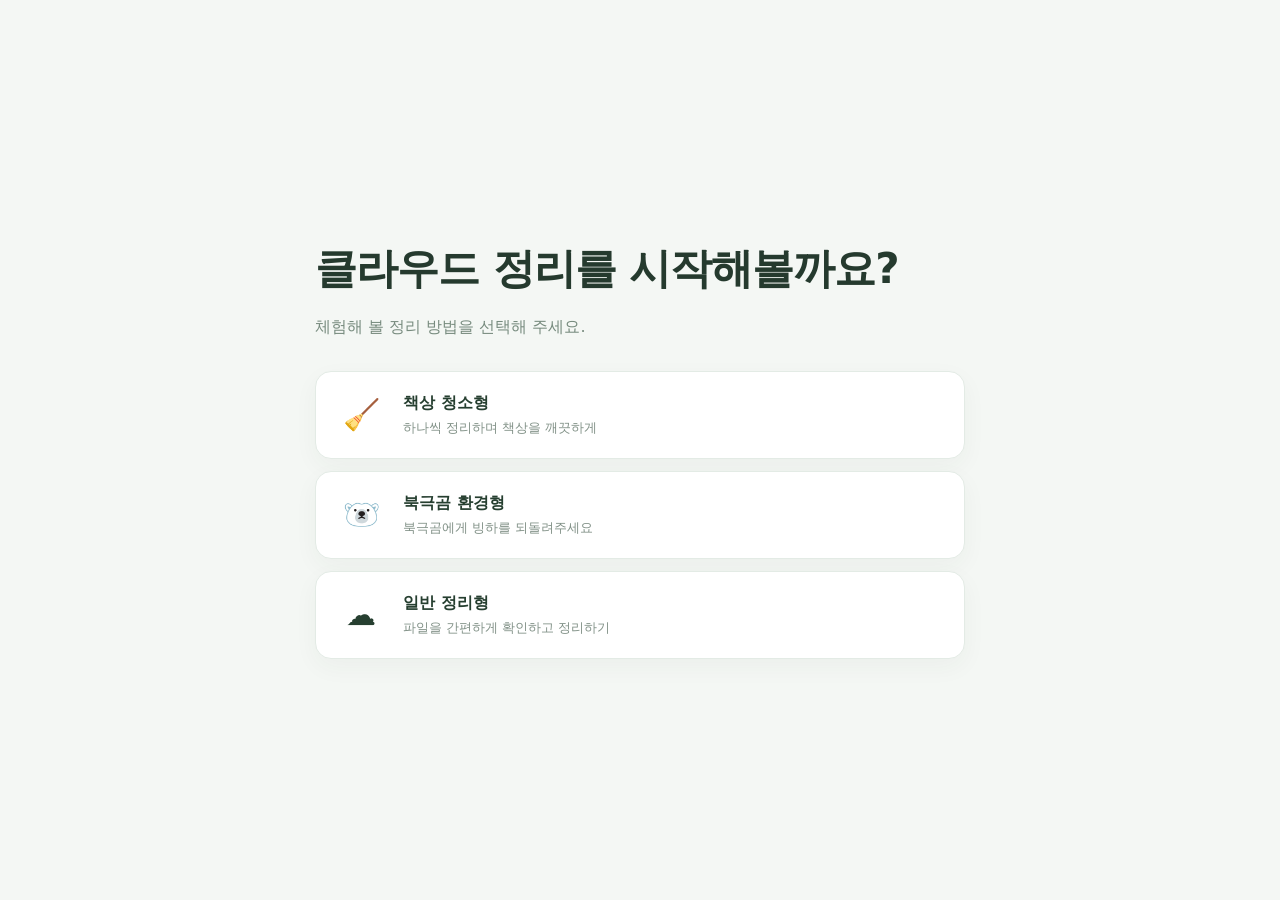
==== index.html @ 00b91770 "Add files via upload" ====
<!doctype html><html lang="ko"><head><meta charset="utf-8"><meta name="viewport" content="width=device-width,initial-scale=1"><title>클라우드 정리</title><style>*{box-sizing:border-box}body{font-family:system-ui,sans-serif;background:#f4f7f4;color:#253a2e;margin:0;display:grid;place-items:center;min-height:100vh;padding:24px}.wrap{width:min(650px,100%)}h1{font-size:clamp(28px,5vw,42px);letter-spacing:-1px;margin:0 0 10px}p{color:#778b7e;line-height:1.7;margin-bottom:30px}.links{display:grid;gap:12px}a{display:flex;align-items:center;gap:18px;text-decoration:none;color:#263f30;background:white;border:1px solid #e3ebe5;border-radius:16px;padding:21px;box-shadow:0 8px 25px #24432c0b;font-weight:700}a:hover{border-color:#8bb99b;transform:translateY(-2px)}.icon{font-size:30px;width:48px;text-align:center}.small{display:block;font-size:13px;font-weight:400;color:#819187;margin-top:5px}</style></head><body><main class="wrap"><h1>클라우드 정리를 시작해볼까요?</h1><p>체험해 볼 정리 방법을 선택해 주세요.</p><div class="links"><a href="./책상_청소형_GitHub용/"><span class="icon">🧹</span><span>책상 청소형<span class="small">하나씩 정리하며 책상을 깨끗하게</span></span></a><a href="./북극곰_환경형_GitHub용/"><span class="icon">🐻‍❄️</span><span>북극곰 환경형<span class="small">북극곰에게 빙하를 되돌려주세요</span></span></a><a href="./일반_정리형_GitHub용/"><span class="icon">☁️</span><span>일반 정리형<span class="small">파일을 간편하게 확인하고 정리하기</span></span></a></div></main></body></html>
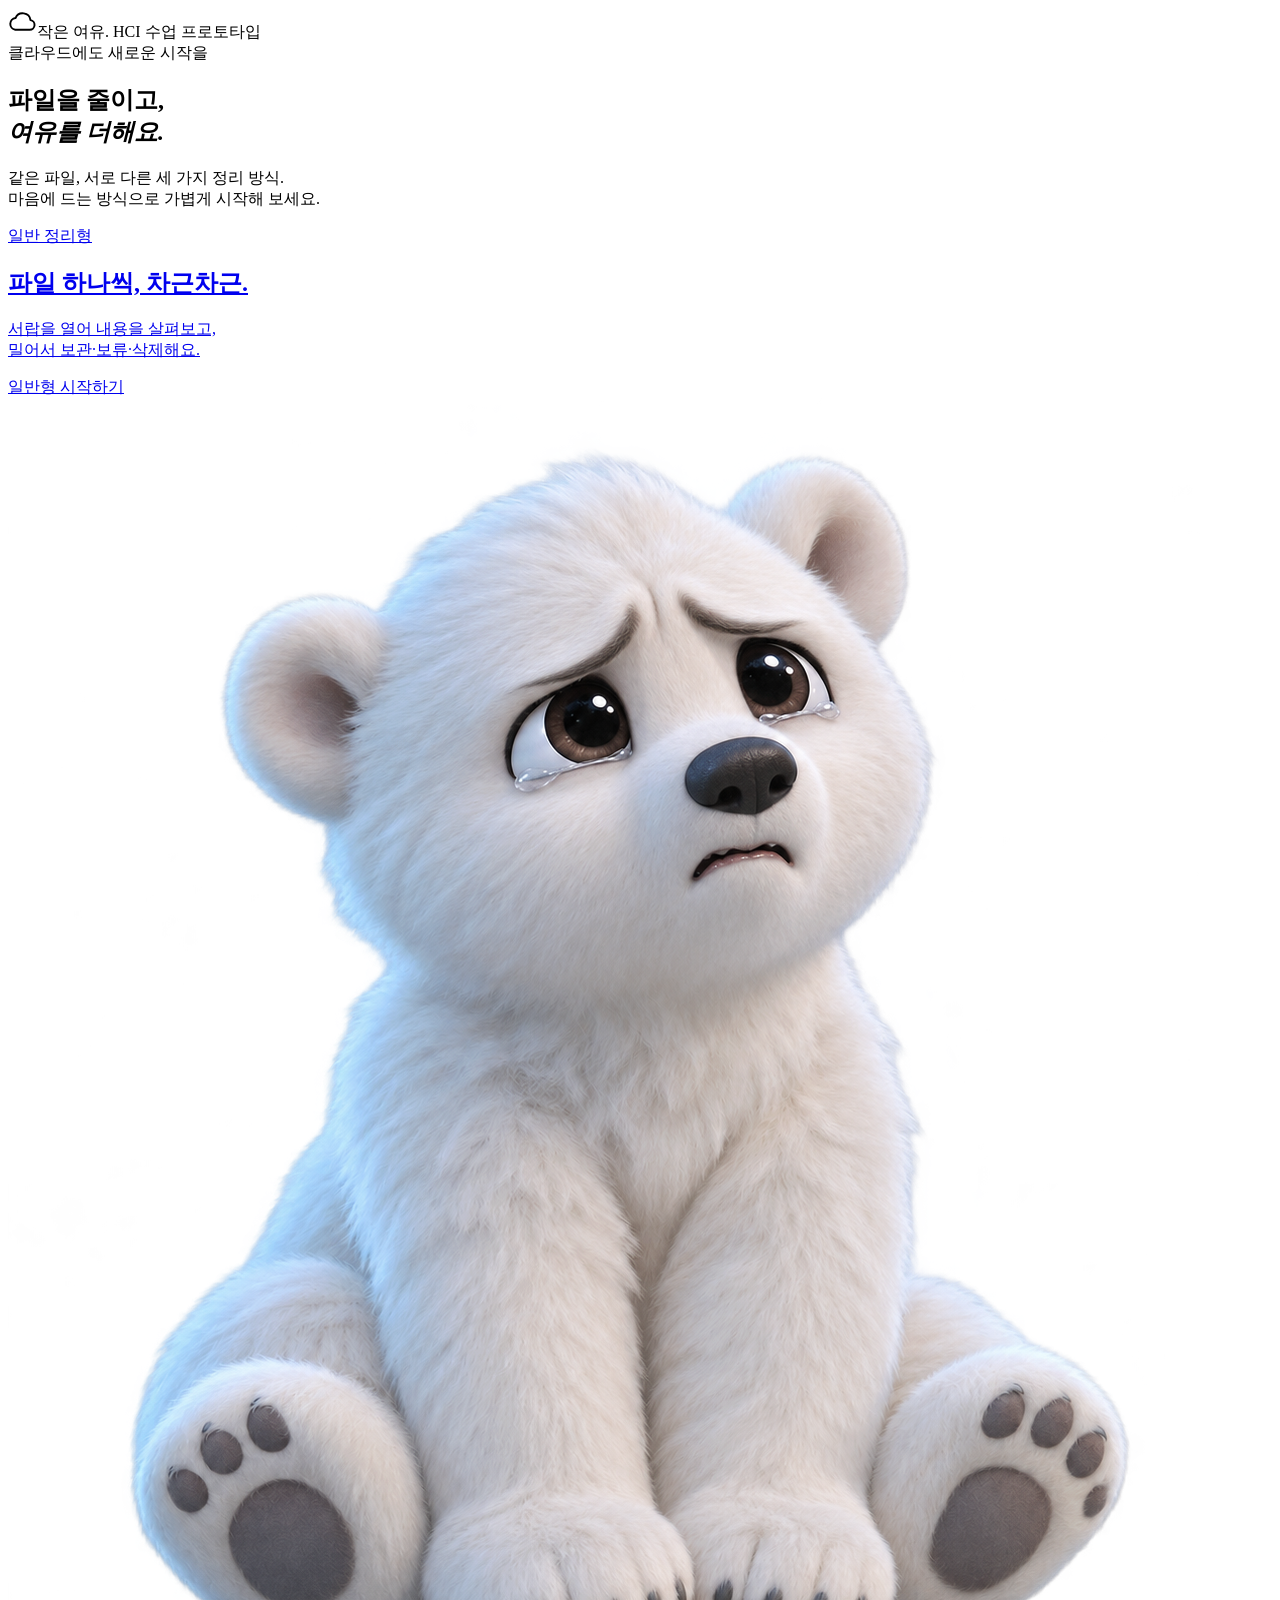
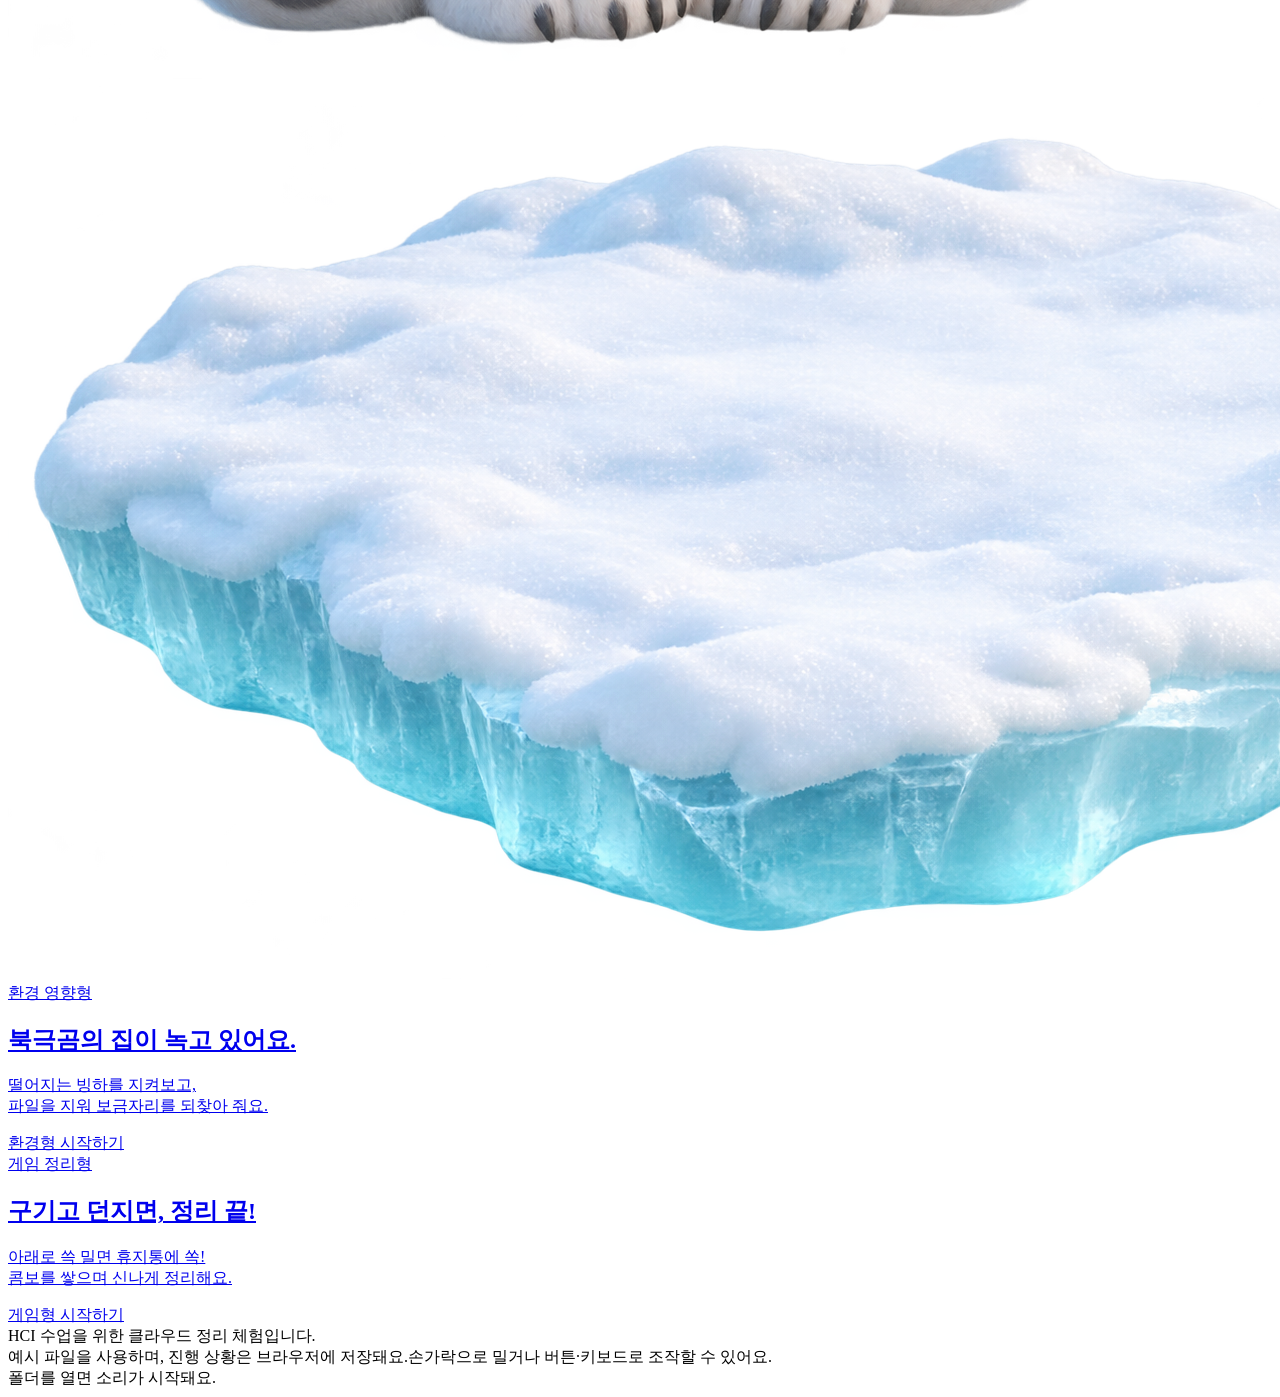
==== commit 854aca87: "Add files via upload" ====
--- a/index.html
+++ b/index.html
@@ -1 +1,49 @@
-<!doctype html><html lang="ko"><head><meta charset="utf-8"><meta name="viewport" content="width=device-width,initial-scale=1"><title>클라우드 정리</title><style>*{box-sizing:border-box}body{font-family:system-ui,sans-serif;background:#f4f7f4;color:#253a2e;margin:0;display:grid;place-items:center;min-height:100vh;padding:24px}.wrap{width:min(650px,100%)}h1{font-size:clamp(28px,5vw,42px);letter-spacing:-1px;margin:0 0 10px}p{color:#778b7e;line-height:1.7;margin-bottom:30px}.links{display:grid;gap:12px}a{display:flex;align-items:center;gap:18px;text-decoration:none;color:#263f30;background:white;border:1px solid #e3ebe5;border-radius:16px;padding:21px;box-shadow:0 8px 25px #24432c0b;font-weight:700}a:hover{border-color:#8bb99b;transform:translateY(-2px)}.icon{font-size:30px;width:48px;text-align:center}.small{display:block;font-size:13px;font-weight:400;color:#819187;margin-top:5px}</style></head><body><main class="wrap"><h1>클라우드 정리를 시작해볼까요?</h1><p>체험해 볼 정리 방법을 선택해 주세요.</p><div class="links"><a href="./책상_청소형_GitHub용/"><span class="icon">🧹</span><span>책상 청소형<span class="small">하나씩 정리하며 책상을 깨끗하게</span></span></a><a href="./북극곰_환경형_GitHub용/"><span class="icon">🐻‍❄️</span><span>북극곰 환경형<span class="small">북극곰에게 빙하를 되돌려주세요</span></span></a><a href="./일반_정리형_GitHub용/"><span class="icon">☁️</span><span>일반 정리형<span class="small">파일을 간편하게 확인하고 정리하기</span></span></a></div></main></body></html>
+<!doctype html>
+<html lang="ko">
+<head>
+  <meta charset="utf-8">
+  <meta name="viewport" content="width=device-width, initial-scale=1">
+  <meta name="theme-color" content="#e8eae5">
+  <title>작은 여유 · 클라우드 정리 프로토타입</title>
+  <meta name="description" content="클라우드 정리를 위한 일반형, 환경형, 게임형 모바일 HCI 프로토타입입니다.">
+  <link rel="stylesheet" href="./shared/style.css?v=12">
+  <link rel="stylesheet" href="./shared/play.css?v=12">
+</head>
+<body class="lab-body">
+  <main class="prototype-lab">
+    <header class="lab-header">
+      <span class="wordmark"><svg class="icon" width="29" height="29" viewBox="0 0 24 24" fill="none" stroke="currentColor" stroke-width="1.6" stroke-linejoin="round"><path d="M6 18h12a4 4 0 0 0 .6-7.95A6.5 6.5 0 0 0 6.2 8.3 4.9 4.9 0 0 0 6 18Z"/></svg>작은 여유<span class="brand-period">.</span></span>
+      <span class="lab-tag">HCI 수업 프로토타입</span>
+    </header>
+    <section class="lab-title">
+      <div class="eyebrow">클라우드에도 새로운 시작을</div>
+      <h1>파일을 줄이고,<br><em>여유를 더해요.</em></h1>
+      <p>같은 파일, 서로 다른 세 가지 정리 방식.<br>마음에 드는 방식으로 가볍게 시작해 보세요.</p>
+    </section>
+    <nav class="prototype-options" aria-label="정리 방식 선택">
+      <a class="prototype-option" href="./일반_정리형_GitHub용/index.html">
+        <div class="option-scene" aria-hidden="true"><div class="mini-cabinet"><i></i><i></i><i></i><i></i></div></div>
+        <span class="option-label">일반 정리형</span>
+        <h2>파일 하나씩, 차근차근.</h2>
+        <p>서랍을 열어 내용을 살펴보고,<br>밀어서 보관·보류·삭제해요.</p>
+        <span class="option-open">일반형 시작하기</span>
+      </a>
+      <a class="prototype-option" href="./북극곰_환경형_GitHub용/index.html">
+        <div class="option-scene mini-polar" aria-hidden="true"><img src="./북극곰_환경형_GitHub용/bear-anime-sad.png" alt=""><img src="./북극곰_환경형_GitHub용/ice-anime.png" alt=""></div>
+        <span class="option-label">환경 영향형</span>
+        <h2>북극곰의 집이 녹고 있어요.</h2>
+        <p>떨어지는 빙하를 지켜보고,<br>파일을 지워 보금자리를 되찾아 줘요.</p>
+        <span class="option-open">환경형 시작하기</span>
+      </a>
+      <a class="prototype-option" href="./책상_청소형_GitHub용/index.html">
+        <div class="option-scene mini-game" aria-hidden="true"><div class="mini-folders"><i></i><i></i><i></i></div></div>
+        <span class="option-label">게임 정리형</span>
+        <h2>구기고 던지면, 정리 끝!</h2>
+        <p>아래로 쓱 밀면 휴지통에 쏙!<br>콤보를 쌓으며 신나게 정리해요.</p>
+        <span class="option-open">게임형 시작하기</span>
+      </a>
+    </nav>
+    <footer class="lab-footer"><span>HCI 수업을 위한 클라우드 정리 체험입니다.<br>예시 파일을 사용하며, 진행 상황은 브라우저에 저장돼요.</span><span class="keyboard-note">손가락으로 밀거나 버튼·키보드로 조작할 수 있어요.<br>폴더를 열면 소리가 시작돼요.</span></footer>
+  </main>
+</body>
+</html>
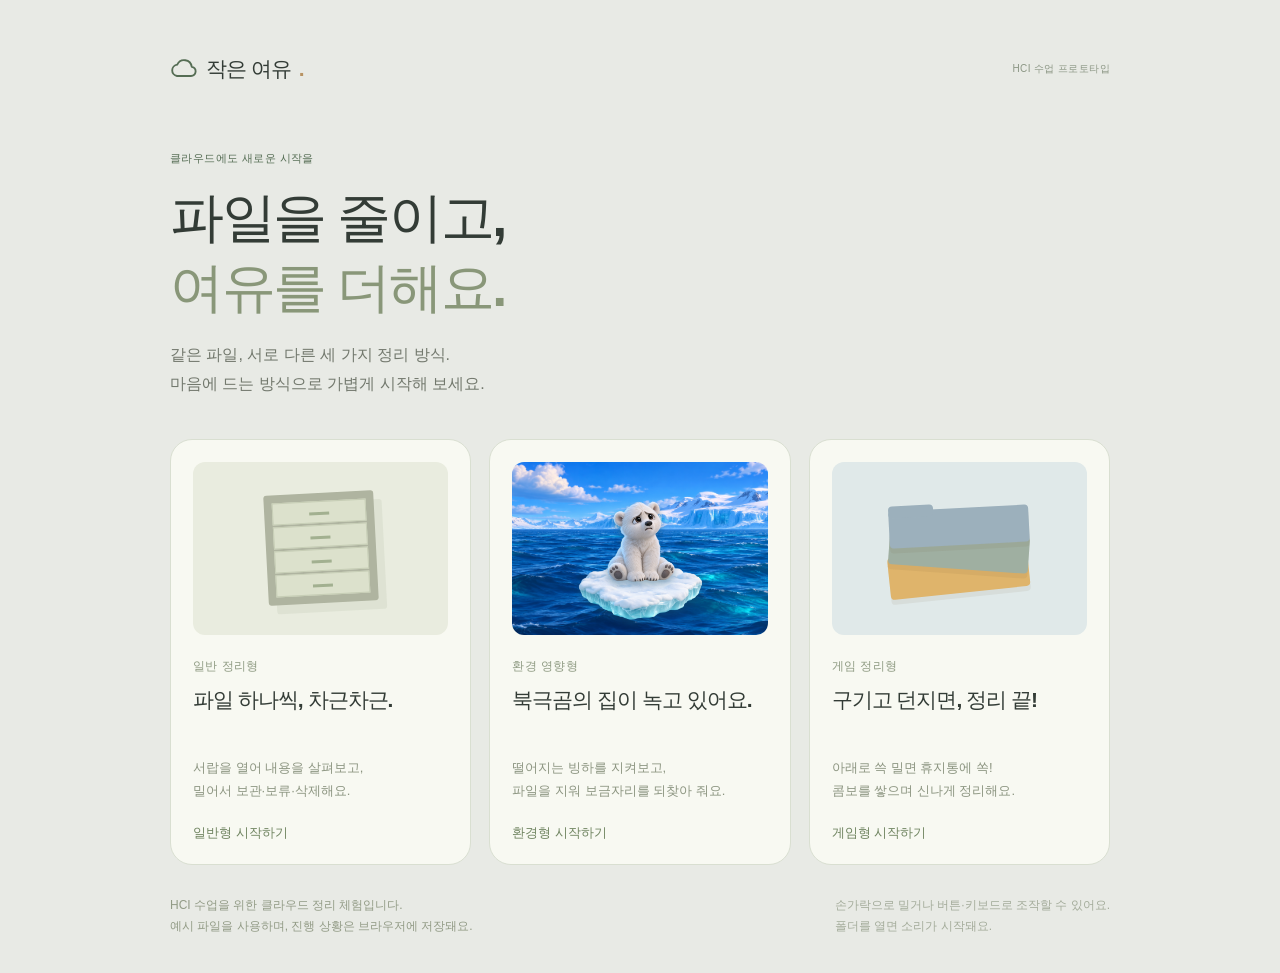
==== commit c27bd589: "Add files via upload" ====
--- a/index.html
+++ b/index.html
@@ -2,12 +2,12 @@
 <html lang="ko">
 <head>
   <meta charset="utf-8">
-  <meta name="viewport" content="width=device-width, initial-scale=1">
+  <meta name="viewport" content="width=device-width, initial-scale=1, viewport-fit=cover">
   <meta name="theme-color" content="#e8eae5">
   <title>작은 여유 · 클라우드 정리 프로토타입</title>
   <meta name="description" content="클라우드 정리를 위한 일반형, 환경형, 게임형 모바일 HCI 프로토타입입니다.">
-  <link rel="stylesheet" href="./shared/style.css?v=12">
-  <link rel="stylesheet" href="./shared/play.css?v=12">
+  <link rel="stylesheet" href="./assets/css/base.css?v=14">
+  <link rel="stylesheet" href="./assets/css/themes.css?v=14">
 </head>
 <body class="lab-body">
   <main class="prototype-lab">
@@ -21,21 +21,21 @@
       <p>같은 파일, 서로 다른 세 가지 정리 방식.<br>마음에 드는 방식으로 가볍게 시작해 보세요.</p>
     </section>
     <nav class="prototype-options" aria-label="정리 방식 선택">
-      <a class="prototype-option" href="./일반_정리형_GitHub용/index.html">
+      <a class="prototype-option" href="./prototypes/basic.html">
         <div class="option-scene" aria-hidden="true"><div class="mini-cabinet"><i></i><i></i><i></i><i></i></div></div>
         <span class="option-label">일반 정리형</span>
         <h2>파일 하나씩, 차근차근.</h2>
         <p>서랍을 열어 내용을 살펴보고,<br>밀어서 보관·보류·삭제해요.</p>
         <span class="option-open">일반형 시작하기</span>
       </a>
-      <a class="prototype-option" href="./북극곰_환경형_GitHub용/index.html">
-        <div class="option-scene mini-polar" aria-hidden="true"><img src="./북극곰_환경형_GitHub용/bear-anime-sad.png" alt=""><img src="./북극곰_환경형_GitHub용/ice-anime.png" alt=""></div>
+      <a class="prototype-option" href="./prototypes/climate.html">
+        <div class="option-scene mini-polar" aria-hidden="true"><img src="./assets/images/polar-bear-sad.png" alt=""><img src="./assets/images/ice.png" alt=""></div>
         <span class="option-label">환경 영향형</span>
         <h2>북극곰의 집이 녹고 있어요.</h2>
         <p>떨어지는 빙하를 지켜보고,<br>파일을 지워 보금자리를 되찾아 줘요.</p>
         <span class="option-open">환경형 시작하기</span>
       </a>
-      <a class="prototype-option" href="./책상_청소형_GitHub용/index.html">
+      <a class="prototype-option" href="./prototypes/game.html">
         <div class="option-scene mini-game" aria-hidden="true"><div class="mini-folders"><i></i><i></i><i></i></div></div>
         <span class="option-label">게임 정리형</span>
         <h2>구기고 던지면, 정리 끝!</h2>
--- a/assets/css/base.css
+++ b/assets/css/base.css
@@ -0,0 +1,25 @@
+:root{font-family:'Aptos','Segoe UI',Arial,sans-serif;color:#333c36;background:#e8eae5;font-synthesis:none;font-size:16px;font-weight:400;--text:#333c36;--muted:#73796e;--cream:#faf9f4;--accent:#556d54;--line:#e5e7dc}
+*{box-sizing:border-box}body{margin:0;min-height:100dvh}button,a,input{-webkit-tap-highlight-color:transparent}button{font:inherit;color:inherit;cursor:pointer}button:disabled{cursor:default}a{color:inherit}button:focus-visible,a:focus-visible,article:focus-visible{outline:3px solid #6a8e69;outline-offset:4px}button{touch-action:manipulation}.icon{vertical-align:middle;flex-shrink:0}.icon-button{width:42px;height:42px;padding:9px;border:0;background:transparent;border-radius:50%;display:inline-grid;place-items:center;color:#6d756b}.icon-button:hover{background:#e7eade}.icon-button .icon{width:21px;height:21px}#app{min-height:100dvh;display:grid;place-items:center;padding:28px 18px}.phone{--accent:#556d54;--soft:#e9eddf;--ink:#333c36;--wood:#bca584;position:relative;width:min(100%,428px);min-height:840px;background:var(--cream);border-radius:38px;box-shadow:0 0 0 1px #414a3b10,0 30px 85px #2d362322;overflow:hidden;isolation:isolate;display:flex;flex-direction:column}.app-header{height:81px;display:flex;align-items:center;justify-content:space-between;padding:22px 22px 12px;gap:5px;flex:none}.wordmark{display:flex;align-items:center;gap:8px;text-decoration:none;font-size:21px;font-weight:650;letter-spacing:-.9px;white-space:nowrap}.wordmark>.icon{width:28px;height:28px;color:var(--accent);stroke-width:1.6}.brand-period{color:#b89363}.header-tools{display:flex;gap:2px}.header-title{font-size:15px;font-weight:650;margin-right:auto;margin-left:4px}.home-intro{padding:23px 28px 16px}.eyebrow{font-size:11px;letter-spacing:1.65px;font-weight:700;color:var(--accent);display:flex;align-items:center;gap:5px}.eyebrow .icon{height:15px;width:15px}h1{font-family:Georgia,'Times New Roman',serif;font-size:39px;line-height:1.1;letter-spacing:-1.7px;font-weight:400;margin:15px 0 14px;color:var(--ink)}h1 em{font:inherit;color:#7a856b}p{font-size:15px;line-height:1.6;color:var(--muted);margin:0}.home-intro p{font-size:14px;line-height:1.65}.office-section{margin-top:1px;position:relative;flex:1;display:flex;flex-direction:column;justify-content:flex-end}.office{height:341px;position:relative;overflow:hidden;background:linear-gradient(180deg,#efeee4,#e9e7d9 72%);isolation:isolate}.wall-lines{position:absolute;inset:0;background:repeating-linear-gradient(0deg,transparent 0 79px,#bfbca21c 80px 81px)}.office-window{position:absolute;top:26px;left:26px;width:119px;height:140px;background:linear-gradient(#c1d1ce,#e3e8d8);border:7px solid #fbfaf0;box-shadow:0 2px 0 2px #d9d7c4,7px 10px 20px #afae8c20;overflow:hidden}.window-cross{position:absolute;inset:0;background:linear-gradient(90deg,transparent 47%,#fbfaf0 47% 53%,transparent 53%),linear-gradient(0deg,transparent 43%,#fbfaf0 43% 48%,transparent 48%)}.sun{position:absolute;width:27px;height:27px;border-radius:50%;background:#f6e5ab;left:62px;top:16px;box-shadow:0 0 25px #fff4b888}.sky-cloud{background:#f5f6ebaa;border-radius:30px;position:absolute;width:67px;height:18px;top:46px;left:-10px}.sky-cloud:before{content:'';position:absolute;left:15px;top:-11px;width:28px;height:26px;border-radius:50%;background:inherit}.sky-cloud-two{top:85px;left:63px;transform:scale(.8)}.window-hill{position:absolute;width:180px;height:70px;border-radius:50%;left:-50px;bottom:-38px;background:#afbfa5}.wall-note{position:absolute;width:127px;height:86px;background:#fbfaf1;box-shadow:1px 4px 8px #716d5114;transform:rotate(4deg);right:29px;top:42px;padding:19px 12px;text-align:center;color:#7d846d;font-family:Georgia,serif;font-size:15px}.wall-note:before{content:'';position:absolute;background:#c5c1a568;width:40px;height:13px;left:43px;top:-5px;transform:rotate(-5deg)}.wall-note span,.wall-note strong{display:block;font-weight:400}.wall-note i{width:22px;height:1px;display:block;margin:9px auto 0;background:#b5b99d}.desk-surface{position:absolute;background:linear-gradient(176deg,#d7c2a0,#cbb18b);height:105px;bottom:43px;left:-5%;width:110%;transform:perspective(500px) rotateX(18deg);border-radius:10px;box-shadow:inset 0 2px 1px #fff9da80;background-image:repeating-linear-gradient(178deg,transparent 0 15px,#9c7b4e10 16px 17px),linear-gradient(176deg,#dac4a4,#ccb28c)}.desk-edge{position:absolute;bottom:35px;left:0;width:100%;height:19px;background:linear-gradient(#bfa37e,#b49773);border-top:2px solid #e5d1ad;border-radius:0 0 6px 6px;box-shadow:0 7px 12px #a1967520}.desk-leg{width:12px;height:41px;background:#ad916a;position:absolute;bottom:0}.leg-left{left:27px}.leg-right{right:27px}.desk-lamp{position:absolute;width:70px;height:135px;right:28px;bottom:86px;transform:rotate(1deg)}.desk-lamp i{position:absolute;bottom:0;left:19px;width:44px;height:7px;background:#6d7c65;border-radius:50%}.desk-lamp b{position:absolute;left:42px;bottom:5px;width:5px;height:90px;background:#71816a;transform:rotate(-16deg);transform-origin:bottom}.desk-lamp span{position:absolute;top:12px;left:7px;width:50px;height:30px;border-radius:28px 28px 7px 7px;background:linear-gradient(100deg,#8c9c7d,#66795c);transform:rotate(17deg);box-shadow:0 2px 0 #58684e}.plant{position:absolute;left:26px;bottom:99px;width:50px;height:90px;z-index:2}.plant div{position:absolute;bottom:0;left:9px;background:linear-gradient(90deg,#bc8e6c,#d7b18e);width:32px;height:31px;clip-path:polygon(0 0,100% 0,87% 100%,13% 100%);border-radius:3px}.plant:before{content:'';position:absolute;width:2px;height:61px;background:#7f9164;bottom:18px;left:24px}.plant i{width:17px;height:28px;border-radius:0 100% 0 100%;background:linear-gradient(60deg,#7a8c60,#a0ac82);position:absolute;top:16px;left:9px;transform:rotate(-25deg)}.plant i:nth-child(2){left:24px;top:7px;transform:scaleX(-1) rotate(-12deg)}.plant i:nth-child(3){top:37px;left:10px;transform:rotate(-65deg)}.plant i:nth-child(4){top:33px;left:26px;transform:rotate(100deg)}.coffee{position:absolute;right:44px;bottom:66px;width:31px;height:34px;background:#f5f0df;border-radius:3px 3px 12px 12px;box-shadow:2px 5px 2px #9b80542b;z-index:4;transform:rotate(-5deg)}.coffee:before{content:'';position:absolute;width:11px;height:17px;border:4px solid #ede8d7;right:-10px;top:6px;border-radius:0 9px 9px 0;z-index:-1}.coffee:after{content:'';position:absolute;left:2px;top:-4px;width:27px;height:10px;background:#7b6148;border:3px solid #f3eedc;border-radius:50%}.floor-shadow{position:absolute;left:8%;bottom:0;width:84%;height:9px;border-radius:50%;background:#c0bea838;filter:blur(4px);z-index:-1}
+.cabinet{position:absolute;bottom:66px;left:87px;width:211px;padding:9px 8px 8px;background:#b8b8a5;border-radius:5px 5px 2px 2px;box-shadow:7px 9px 5px #796c4830,-1px 1px 0 #c7c7b4;transform:perspective(900px) rotateY(-4deg);z-index:3}.cabinet-top{position:absolute;top:-6px;left:-3px;width:calc(100% + 6px);height:9px;background:linear-gradient(#e6e5d3,#c5c6b2);border-radius:3px 3px 0 0;box-shadow:0 -1px 0 #f9f9ed}.drawer{position:relative;width:100%;height:40px;margin:0 0 4px;border:1px solid #a8aa97;border-top:1px solid #f8f8eb;background:linear-gradient(110deg,#e6e5d4,#d5d7c4);display:flex;align-items:center;text-align:left;padding:0 10px;box-shadow:0 2px 1px #7c806b25;border-radius:2px;transition:transform .25s,filter .25s;transform-origin:top}.drawer:hover{transform:translateY(-1px) translateX(-3px);filter:brightness(1.04)}.drawer-label{font-size:11px;font-weight:650;padding:3px 6px;border:1px solid #aeb09b;background:#f1efdc;line-height:1.2;box-shadow:0 1px 0 #ffffff70;max-width:118px}.drawer small{font-size:9px;color:#78816c;margin-left:auto}.drawer-handle{position:absolute;width:24px;height:4px;border:1px solid #969e85;border-top:0;border-radius:0 0 3px 3px;bottom:3px;left:86px}.drawer-done{filter:saturate(.4);opacity:.7}.drawer-done small{font-size:8px}.drawer>.icon{width:11px;height:11px;color:#5b7e4c;margin-left:2px}.cabinet-foot{height:4px;background:#90937e;position:absolute;bottom:-4px;left:0;right:0}.selected-folder{animation:drawer-open .55s ease-in forwards;z-index:20!important}@keyframes drawer-open{0%{transform:translate(0,0)}55%{transform:translate(-4px,14px) scaleY(1.35);filter:brightness(1.08)}100%{transform:translate(0,-55px) scale(1.25);opacity:0}}
+.scene-caption{padding:13px 0 3px;text-align:center;color:#818677;font-size:12px;display:flex;justify-content:center;align-items:center;gap:7px}.tiny-dot{width:5px;height:5px;background:#99a783;border-radius:50%}.home-bottom{padding:18px 26px 16px}.home-progress{display:flex;align-items:center;gap:17px;border-bottom:1px solid var(--line);padding-bottom:17px}.home-progress strong{font-size:21px;font-weight:550;letter-spacing:-.8px}.home-progress strong span{font-size:14px;color:#9a9e91}.home-progress small{display:block;font-size:11px;margin-top:4px;color:#818574}.space-total{text-align:right;margin-left:auto}.space-total strong{font-size:17px}.mini-progress{height:5px;width:70px;background:#e2e5d8;border-radius:9px;overflow:hidden;margin-right:auto}.mini-progress i{display:block;width:var(--progress);height:100%;background:#879b70;border-radius:9px;transition:width .3s}.held-link{width:100%;display:flex;align-items:center;justify-content:center;gap:7px;background:transparent;border:0;padding:15px 0 11px;font-size:13px;color:#737d66}.held-link .icon{width:14px;height:14px}.held-link span{display:inline-grid;place-items:center;background:#e9ecdf;min-width:21px;height:21px;border-radius:50%;font-size:11px}.demo-note{text-align:center;color:#8e9386;font-size:10px;line-height:1.5}.clear-desk{position:absolute;left:50%;bottom:80px;transform:translateX(-50%) rotate(-5deg);width:140px;height:59px;background:#faf8ea;box-shadow:0 3px 6px #81714c26;text-align:center;display:grid;place-content:center;gap:3px;color:#7c8b65}.clear-desk .icon{width:18px;height:18px;margin:auto}.clear-desk span{font-family:Georgia,serif;font-size:13px}
+/* The game uses the same desk, with a more tactile folder pile. */
+.game{--accent:#496b87;--soft:#e6eef2;--ink:#283d49;background:#f7f8f2}.game .home-intro h1 em{color:#6f8b9d}.game .wordmark>.icon{color:#547c99}.game .office{background:linear-gradient(#e7ecdf,#e1e8da)}.game .wall-note{background:#f4e9ae;color:#7b7b4c;transform:rotate(-5deg)}.game .office-window{background:linear-gradient(#b7d3d8,#e1eee0)}.game .desk-surface{background-image:repeating-linear-gradient(177deg,transparent 0 18px,#7f693112 19px 20px),linear-gradient(#d9bd8d,#d0ac75)}.game .desk-edge{background:linear-gradient(#b69361,#ad8855);border-color:#ead2a6}.folder-tower{position:absolute;bottom:70px;left:84px;width:236px;height:179px;z-index:5}.physical-folder{position:absolute;left:0;right:0;height:60px;border:0;background:transparent;padding:0;transform:rotate(var(--tilt));transition:transform .2s;filter:drop-shadow(1px 4px 2px #685c4230)}.physical-folder:hover{transform:rotate(0) translateX(8px)}.folder-0{bottom:0}.folder-1{bottom:41px;left:8px;right:-2px}.folder-2{bottom:83px;left:-5px;right:4px}.folder-3{bottom:125px;left:9px;right:-1px}.folder-face{position:absolute;inset:6px 0 0;border-radius:3px 6px 4px 4px;background:linear-gradient(170deg,#ffffff25,transparent),var(--folder-color);display:flex;align-items:center;justify-content:space-between;padding:11px 15px 6px;border-top:1px solid #ffffff88;box-shadow:inset 0 -3px 0 #33290c10}.folder-face b{font-size:12px;font-weight:650;color:#394139}.folder-face>span{font-size:9px;color:#455046;display:flex;align-items:center;gap:2px}.folder-face .icon{height:13px;width:13px}.folder-tab{position:absolute;left:3px;top:-1px;width:75px;height:20px;background:var(--folder-color);border-radius:6px 9px 0 0}.folder-papers{position:absolute;top:3px;left:10px;right:7px;height:20px;background:repeating-linear-gradient(0deg,#f8f7e9 0 2px,#c9c4b3 2px 3px);border-radius:2px;transform:rotate(-1deg)}.finished-folder{opacity:.56}.game .home-progress{border-color:#dee5df}.game .held-link span{background:#e6ecdf}.game .mini-progress i{background:#6f93a0}
+/* Environmental cues stay factual; the storage gauge uses sample bytes. */
+.climate{--accent:#9d644e;--ink:#3d403c;--soft:#f1e6de;background:#f7f6f0}.climate h1 em{color:#9c705c}.climate .home-intro{padding-bottom:16px}.climate .home-intro h1{font-size:37px}.climate .office{height:285px;background:linear-gradient(#e5e5dc,#d7d7cb)}.climate .office-window{background:linear-gradient(#b6bdb8,#d6d5bd);filter:saturate(.55)}.climate .office-window:after{content:'';position:absolute;inset:0;background:linear-gradient(transparent,#8c8a7130)}.climate .wall-note{font-size:13px;background:#eddfca;color:#886f58;padding-top:22px}.climate .sun{background:#d8b687}.climate .plant{filter:saturate(.5)}.climate .cabinet{bottom:66px;transform:scale(.87);transform-origin:bottom}.climate .office-window{height:103px;top:20px}.climate .wall-note{top:24px}.storage-panel{display:flex;align-items:center;gap:11px;text-align:left;margin:0 26px 12px;padding:14px;background:#eee6d8;border:1px solid #e4d7c7;border-radius:14px}.storage-symbol{width:36px;height:36px;background:#dfc4a5;color:#93654d;display:grid;place-items:center;border-radius:10px}.storage-symbol .icon{width:20px;height:20px}.storage-copy{flex:1}.storage-copy>span:first-child{font-size:10px;line-height:1.4;display:block;color:#916f5a}.storage-copy strong{display:flex;align-items:baseline;gap:5px;font-size:19px;font-weight:600;letter-spacing:-.5px;margin-top:3px}.storage-copy strong small{font-size:9px;letter-spacing:0;font-weight:400;color:#8c806c}.storage-copy>small{display:block;font-size:9px;color:#9c8770;margin-top:5px}.storage-panel>.icon{width:15px;height:15px;color:#b29a7d}.load-track{display:block;margin-top:8px;height:4px;background:#e0d4c2;border-radius:5px;overflow:hidden}.load-track i{display:block;height:100%;background:#ba8564;border-radius:5px;transition:width .4s}.climate .scene-caption{padding-top:9px}.climate .home-bottom{padding-top:11px}.climate .tiny-dot{background:#ad8b6c}
+/* File review. */
+.review-screen{min-height:862px}.review-screen .app-header{height:72px;padding:17px 16px 9px}.session-top{padding:14px 27px 0}.session-count{display:flex;justify-content:space-between;align-items:center;gap:8px}.session-count>span{font-size:10px;letter-spacing:1.3px;color:#8a917f;font-weight:650}.session-count strong{font-size:20px;font-weight:550;line-height:1}.session-count small{font-size:13px;color:#a0a493;font-weight:400}.session-track{height:4px;border-radius:10px;background:#e4e8dc;margin-top:13px;overflow:hidden}.session-track i{display:block;height:100%;background:#8b9f75;border-radius:inherit;transition:width .3s}.session-instruction{font-size:12px;text-align:center;padding:15px 0 9px;color:#7c8471}.combo-bar{display:flex;align-items:center;justify-content:space-between;height:44px;gap:7px;font-size:10px;color:#83919a}.combo-badge{display:flex;align-items:center;gap:4px;font-size:10px;color:#8098a2}.combo-badge .icon{width:14px;height:14px}.combo-badge b{font-weight:600;letter-spacing:.6px}.combo-badge.hot{color:#a76e35;animation:combo-pop .35s ease}.combo-badge.hot .icon{fill:#e1b56b;stroke:#a77531}.climate-message{display:flex;align-items:center;gap:7px;min-height:49px;font-size:11px;color:#987659;line-height:1.5}.climate-message>.icon{width:15px;height:15px;flex:none}.text-icon{border:0;padding:3px;background:transparent;margin-left:auto;color:#a49078}.text-icon .icon{width:16px;height:16px}.sorting-desk{position:relative;margin-top:4px;padding:45px 28px 23px;flex:1;min-height:490px;background:linear-gradient(160deg,#efeddf,#e8e4d2);isolation:isolate;display:flex;align-items:center;justify-content:center;perspective:800px;overflow:hidden}.sorting-desk:after{content:'';position:absolute;inset:0;pointer-events:none;box-shadow:inset 0 10px 20px #8e8b6520}.desk-grain{position:absolute;inset:0;background:repeating-linear-gradient(8deg,transparent 0 68px,#b5b38a14 69px 70px);z-index:-1}.destination{position:absolute;top:11px;display:flex;align-items:center;gap:6px;font-size:10px;color:#8d9680}.destination>.icon{width:18px;height:18px}.destination span{font-size:10px}.destination b{font-weight:400;padding-left:3px}.keep-destination{left:31px}.hold-destination{right:31px}.paper-stack{width:100%;max-width:330px;position:relative;isolation:isolate}.back-paper{position:absolute;inset:0;background:#f7f5e8;border:1px solid #dedfce;border-radius:3px;pointer-events:none}.back-paper-one{transform:rotate(3deg) translate(4px,4px);z-index:-1}.back-paper-two{transform:rotate(-3deg) translate(-3px,2px);z-index:-2}.paper{position:relative;width:100%;padding:21px 22px 16px;background:#fffef8;border:1px solid #e4e4d5;box-shadow:0 9px 25px #646b4120;border-radius:3px;touch-action:none;user-select:none;cursor:grab;transition:transform .28s cubic-bezier(.2,.75,.3,1),opacity .28s;transform-origin:50% 80%;will-change:transform;min-height:392px}.paper.dragging,.paper-ball.dragging{transition:none;cursor:grabbing}.paper-top{display:flex;align-items:center;justify-content:space-between;font-size:10px;color:#929582}.file-type{font-size:11px;font-weight:650;display:flex;align-items:center;gap:5px;color:#9e765c}.file-type .icon{width:15px;height:15px}.type-pptx{color:#ba815f}.type-jpg,.type-png{color:#7e946b}.paper h2{font-size:19px;font-weight:600;line-height:1.4;letter-spacing:-.65px;margin:14px 0 5px;overflow-wrap:anywhere;word-break:keep-all}.file-age{font-size:10px;color:#9a9d8e;display:flex;align-items:center;flex-wrap:wrap;gap:8px}.duplicate-tag{font-size:9px;border-radius:5px;padding:3px 5px;color:#aa9063;background:#f2edde}.document-preview,.file-preview{position:relative;height:115px;margin:16px 0 15px;border-radius:5px;overflow:hidden}.document-preview{background:#f0f1e8;border:1px solid #e6e8dc;padding:12px 18px 10px 74px}.document-preview>span{position:absolute;top:20px;left:15px;padding:7px 5px;background:#dde4d5;font-size:10px;font-weight:700;color:#89977c;border-radius:4px;transform:rotate(-6deg)}.doc-line{height:3px;background:#c7cebd;margin:5px 0;border-radius:4px}.doc-line.long{width:95%}.doc-line.medium{width:73%}.doc-line.short{width:58%}.doc-chart{height:36px;display:flex;align-items:flex-end;gap:5px;margin:9px 0}.doc-chart i{width:13px;height:16px;background:#b8c2ab;border-radius:2px 2px 0 0}.doc-chart i:nth-child(2){height:25px;background:#a8b69b}.doc-chart i:nth-child(3){height:20px}.doc-chart i:nth-child(4){height:33px;background:#8c9f7b}.doc-chart i:nth-child(5){height:27px}.preview-label{font-size:9px;letter-spacing:1.3px;color:#99a08b;font-weight:650}.file-excerpt{font-family:'Malgun Gothic','Segoe UI',sans-serif;font-size:12px;line-height:1.65;white-space:pre-line;color:#808578;margin-top:7px;display:-webkit-box;-webkit-line-clamp:5;-webkit-box-orient:vertical;overflow:hidden}.paper-footer{margin-top:17px;padding-top:12px;border-top:1px solid #efefe4;display:flex;align-items:center;justify-content:space-between;font-size:8px;color:#aaae9b}.paper-footer>span:first-child{display:flex;align-items:center;gap:4px}.paper-footer .icon{width:12px;height:12px}.swipe-stamp{display:none;position:absolute;top:60px;left:50%;transform:translateX(-50%) rotate(-13deg);font-size:28px;text-transform:uppercase;font-weight:800;padding:8px 14px;border:3px solid currentColor;border-radius:5px;background:#fffdf6e0}.swipe-stamp.show{display:block}.stamp-keep{color:#6b9167}.stamp-delete{color:#bb7867}.stamp-hold{color:#af9357}.file-delete{animation:file-delete .34s ease-in forwards}.file-keep{animation:file-keep .34s ease-in forwards}.file-hold{animation:file-hold .34s ease-in forwards}@keyframes file-delete{to{transform:translate(-150%,20px) rotate(-30deg);opacity:0}}@keyframes file-keep{to{transform:translate(-20%,-160%) scale(.4);opacity:0}}@keyframes file-hold{to{transform:translate(150%,-30px) rotate(20deg);opacity:0}}
+.decision-panel{padding:18px 26px 20px;background:#fafbf4;flex:none}.gesture-guide{display:flex;justify-content:space-around;margin-bottom:8px;font-size:9px;letter-spacing:.2px;color:#a1a590}.decision-actions{display:grid;grid-template-columns:1fr 1fr 1fr;gap:15px}.decision{display:flex;flex-direction:column;gap:6px;align-items:center;justify-content:center;height:69px;border-radius:16px;border:1px solid #dedfd1;background:#f5f3e9;box-shadow:0 3px 0 #d9d9c8;transition:transform .12s,box-shadow .12s}.decision:hover{transform:translateY(-2px)}.decision:active{transform:translateY(3px);box-shadow:none}.decision span{font-size:12px;font-weight:600}.decision .icon{width:22px;height:22px}.delete-button{color:#aa7b65;background:#f3e9df;border-color:#eadbca;box-shadow:0 3px 0 #dfcdbb}.keep-button{color:#66815a;background:#e8efdf;border-color:#d9e2cc;box-shadow:0 3px 0 #c9d5b9}.hold-button{color:#ab945f;background:#f4efd8;border-color:#e7dfc0;box-shadow:0 3px 0 #dbd1ae}.session-footer{display:flex;align-items:center;justify-content:space-between;gap:9px;padding-top:16px}.session-footer>span{font-size:9px;color:#9ba18b}.undo-button{border:0;background:transparent;display:flex;align-items:center;gap:4px;color:#89957b;font-size:11px;padding:4px}.undo-button:disabled{opacity:.35}.undo-button .icon{width:14px;height:14px}.game .sorting-desk{background:linear-gradient(145deg,#e5c894,#d8b87f);padding-bottom:80px;min-height:525px}.game .desk-grain{background:repeating-linear-gradient(9deg,transparent 0 77px,#a3834b18 78px 80px)}.game .paper{border-radius:8px;border:1px solid #e6e0cf;box-shadow:0 7px 0 #c8bba08a,0 15px 25px #785f2c22}.game .back-paper{border-color:#d4c9b0;border-radius:7px}.game .destination{color:#8b805e}.game .decision-panel{background:#f7f8f1}.game .paper-stack{transform:rotate(-1deg)}.game .session-track i{background:#7c9cab}.trash-bin{position:absolute;bottom:7px;right:27px;width:61px;height:70px;transition:transform .2s;z-index:3}.bin-rim{position:absolute;top:1px;left:0;width:61px;height:12px;border-radius:50%;background:#8d9789;border:3px solid #acb3a3;z-index:3;box-shadow:inset 0 2px 3px #4d5b4480}.bin-body{position:absolute;top:6px;left:3px;width:55px;height:57px;background:linear-gradient(90deg,#9ba692,#c0c6b0 45%,#9faa98);clip-path:polygon(0 0,100% 0,87% 100%,13% 100%);border-radius:0 0 8px 8px;display:flex;align-items:center;justify-content:center;gap:7px}.bin-body>i{height:40px;transform:rotate(-5deg);width:1px;background:#7f8d7455}.bin-body>i:nth-child(3){transform:rotate(5deg)}.bin-body>span{position:absolute;inset:0;display:grid;place-items:center;color:#7d8a73}.bin-body .icon{height:17px;width:17px}.bin-shadow{position:absolute;bottom:0;width:70px;height:9px;background:#917b4d44;border-radius:50%;filter:blur(2px)}.bin-ready{transform:scale(1.2)}.bin-hit{animation:bin-bounce .22s ease}@keyframes bin-bounce{40%{transform:scale(1.12,.85) rotate(4deg)}80%{transform:scale(.95,1.04) rotate(-3deg)}}.discard-mode .paper{cursor:pointer}.discard-mode .paper-stack{margin-top:-85px}.discard-mode .paper-excerpt{opacity:.5}.discard-prompt{position:absolute;z-index:5;left:20px;right:102px;bottom:24px;display:flex;flex-direction:column;align-items:flex-start;gap:6px;color:#635c43}.discard-prompt strong{font-family:Georgia,serif;font-size:24px;font-weight:400;letter-spacing:-.7px}.discard-prompt>span{font-size:11px;line-height:1.5;color:#8a7b57}.discard-prompt .primary-button{font-size:12px;padding:11px 15px;margin-top:8px;min-height:40px}.discard-prompt .text-button{font-size:10px;min-height:28px;padding:4px 0}.stage-crumple .sorting-desk{min-height:668px}.stage-crumple .paper{transform:rotate(2deg) scale(.88)}.crumpling{animation:paper-crumple .42s ease-in forwards!important}@keyframes paper-crumple{20%{clip-path:polygon(3% 8%,89% 2%,98% 91%,12% 98%);transform:scale(.8) rotate(-8deg)}60%{clip-path:polygon(15% 3%,90% 15%,85% 90%,9% 81%);transform:scale(.4) rotate(13deg);filter:contrast(1.4)}100%{transform:scale(.04) rotate(-25deg);opacity:0}}.stage-ball .paper-stack{visibility:hidden}.stage-ball .sorting-desk{min-height:668px}.ball-zone{position:absolute;left:50%;top:37%;transform:translate(-50%,-50%);width:80px;height:80px}.paper-ball{position:relative;width:80px;height:80px;background:conic-gradient(from 20deg,#e5e2d3 0 30deg,#fbfaf1 30deg 70deg,#d4d4c5 70deg 93deg,#f5f4e7 93deg 138deg,#e2e1d3 138deg 190deg,#faf9ec 190deg 233deg,#cecfbe 233deg 261deg,#eeedde 261deg);border:0;box-shadow:inset -7px -7px 10px #aaa99155,inset 3px 4px 7px #fffdf6bb,6px 12px 7px #7c6d4333;border-radius:43% 57% 49% 51% / 49% 41% 59% 51%;touch-action:none;cursor:grab;transition:transform .25s;z-index:10}.paper-ball i{position:absolute;left:12%;top:25%;width:65%;height:40%;border:1px solid #abac984a;transform:rotate(20deg);clip-path:polygon(0 0,100% 0,50% 100%)}.paper-ball i:nth-child(2){transform:rotate(92deg);top:34%}.paper-ball i:nth-child(3){transform:rotate(160deg);top:16%;left:32%;width:43%}.paper-ball i:nth-child(4){transform:rotate(-48deg);top:51%;width:53%}.throwing{animation:ball-throw .58s cubic-bezier(.4,0,.7,.4) forwards}@keyframes ball-throw{0%{transform:translate(0,0) scale(1)}45%{transform:translate(calc(var(--throw-x)*.55),calc(var(--throw-y)*.1 - 100px)) scale(.82) rotate(180deg)}100%{transform:translate(var(--throw-x),var(--throw-y)) scale(.32) rotate(450deg);opacity:0}}.game .stage-ball .bin-ready{background:#fff8}.climate .session-track i{background:#b48a68}.climate .sorting-desk{background:linear-gradient(145deg,#e5e3d6,#d7d6c8)}.climate .session-count>span{color:#9b8167}
+/* Small, illustrative file previews. */
+.landscape-preview{background:linear-gradient(#b2cbcd 0 60%,#72948f 60%);isolation:isolate}.photo-sun{position:absolute;width:26px;height:26px;border-radius:50%;background:#f4ddb1;top:15px;right:40px}.photo-mountain{position:absolute;background:#6f8c7e;width:200px;height:130px;left:-35px;top:40px;transform:rotate(25deg);border-radius:30px}.photo-water{position:absolute;bottom:0;height:45px;left:0;right:0;background:repeating-linear-gradient(-3deg,#b2c4b6 0 2px,#8eaca3 3px 5px,#a2bdb3 6px 12px);opacity:.9}.file-preview small{position:absolute;bottom:7px;right:9px;font-size:7px;letter-spacing:1px;color:#fffff5cc;z-index:3}.play-symbol{position:absolute;top:50%;left:50%;transform:translate(-50%,-50%);display:grid;place-items:center;width:30px;height:30px;background:#ffffff50;border:1px solid #fff9;border-radius:50%;color:white;font-size:12px;padding-left:3px}.preview-media .photo-mountain{background:#7b8f71}.schedule-preview{padding:12px;background:#e9eced;background-image:repeating-linear-gradient(90deg,transparent 0 19%,#fff9 20% 21%),repeating-linear-gradient(0deg,transparent 0 24%,#fff9 25% 26%)}.schedule-preview>div{font-size:8px;text-align:center;color:#8a9a9d;letter-spacing:2px}.schedule-preview>i{position:absolute;width:16%;height:28%;background:#aec6c5;left:23%;top:30%;border-radius:3px}.schedule-preview>i:nth-child(3){background:#c7bbcf;left:43%;top:59%}.schedule-preview>i:nth-child(4){background:#d3c8ae;left:64%;top:30%}.coupon-preview{background:#e1d4b9;color:#7c7359;padding:18px;display:flex;align-items:center;justify-content:space-around}.coupon-preview>span{font-family:Georgia,serif;font-size:15px}.coupon-preview>b{width:64px;height:64px;border-radius:50%;border:1px dashed #aaa181;display:grid;place-items:center;font-size:8px;text-align:center;padding:8px}.poster-preview{padding:18px;background:#a6b7a6;color:#f9f7e7}.poster-preview>span{font-size:20px;line-height:1;font-weight:750}.poster-preview>b{position:absolute;bottom:17px;right:19px;font-size:12px;color:#eef0d9}
+/* Completion, held files and dialogs. */
+.complete-intro{text-align:center;padding:20px 28px 0}.completion-seal{width:52px;height:52px;display:grid;place-items:center;border:1px solid #dee5d3;background:#e9efdf;color:#7b9267;border-radius:50%;margin:0 auto 18px}.completion-seal .icon{height:25px;width:25px}.complete-intro .eyebrow{justify-content:center;font-size:10px}.complete-intro h1{font-size:36px;margin:12px 0}.complete-intro p{font-size:12px}.complete-scene{margin-top:18px;max-height:214px;overflow:hidden}.complete-scene .office{height:275px;margin-top:-44px}.complete-scene .wall-note{top:44px}.complete-scene .office-window{top:36px}.complete-scene .clear-desk{bottom:71px}.result-panel{padding:18px 32px 22px;text-align:center}.result-space strong{font-size:28px;letter-spacing:-1.2px;font-weight:500;color:var(--accent)}.result-space>span{display:block;font-size:11px;color:#909980;margin-top:4px}.result-stats{display:grid;grid-template-columns:1fr 1fr 1fr;margin:22px 0;gap:10px}.result-stats>div{border-right:1px solid #e1e5d7;display:flex;align-items:center;gap:4px;flex-direction:column}.result-stats>div:last-child{border:0}.result-stats .icon{width:16px;height:16px;color:#91a07f}.result-stats strong{font-size:19px;font-weight:500}.result-stats span{font-size:10px;color:#9ba38c}.primary-button{border:1px solid var(--accent);border-radius:12px;padding:14px 22px;min-height:48px;background:var(--accent);color:#fffdf1;font-size:14px;font-weight:600;box-shadow:0 3px 0 #34453313;display:inline-flex;gap:6px;align-items:center;justify-content:center;text-decoration:none;transition:filter .2s,transform .15s}.primary-button:hover{filter:brightness(1.09)}.primary-button:active{transform:translateY(2px)}.result-panel .primary-button{width:100%}.text-button{display:inline-flex;align-items:center;justify-content:center;gap:5px;border:0;background:transparent;font-size:12px;color:#8b957e;min-height:40px;padding:10px}.text-button .icon{width:14px;height:14px}.best-streak{display:flex;align-items:center;justify-content:center;gap:5px;font-size:11px;color:#9f865b;margin:-3px 0 17px}.best-streak .icon{height:15px;width:15px}.result-note{font-size:10px;color:#9d927c;margin:-5px 0 17px}.held-screen{padding:27px;display:flex;flex-direction:column;flex:1}.held-screen h1{font-size:36px}.held-screen>p{font-size:14px}.held-files{margin:25px 0;flex:1}.held-file{padding:17px 0;border-bottom:1px solid #e7e9df;display:flex;align-items:center;gap:13px}.held-file>.icon{color:#9aa98c;width:23px;height:23px}.held-file strong{font-size:13px;line-height:1.4;display:block;overflow-wrap:anywhere;font-weight:600}.held-file span{font-size:10px;color:#a0a68f;display:block;margin-top:5px}.empty-held{padding:40px 10px;text-align:center;display:flex;align-items:center;flex-direction:column;gap:8px;color:#9fa88e}.empty-held .icon{height:47px;width:47px;margin-bottom:12px;stroke-width:1}.empty-held strong{font-size:15px;font-weight:500}.empty-held span{font-size:12px}.held-screen .primary-button{width:100%}.modal-backdrop{position:fixed;inset:0;z-index:100;background:#2a332b66;display:flex;align-items:center;justify-content:center;padding:22px;backdrop-filter:blur(5px)}.modal{width:min(100%,375px);max-height:90dvh;overflow:auto;padding:31px 26px 24px;background:#fafbf4;border:1px solid #fdfdf8;border-radius:23px;box-shadow:0 25px 80px #10231322;position:relative}.modal-close{position:absolute;right:9px;top:9px}.modal h2{font-family:Georgia,serif;font-size:27px;line-height:1.15;letter-spacing:-.8px;font-weight:400;margin:7px 20px 23px 0;color:#485840}.modal p{font-size:13px;margin-bottom:13px}.modal>.primary-button{width:100%;margin-top:14px}.modal>.text-button{width:100%}.modal-icon{margin-bottom:18px;color:#7f9970}.modal-icon .icon{height:36px;width:36px}.info-box{font-size:12px;line-height:1.6;background:#edf0e3;padding:14px;border-radius:10px;color:#7e8b70;margin-top:19px}.source-link{display:block;font-size:12px;color:#788e69;text-underline-offset:3px;margin-top:20px;line-height:1.5}.setting-row{padding:17px 0;display:flex;align-items:center;justify-content:space-between;border-bottom:1px solid #e4e9d9;gap:6px}.setting-row>div{display:flex;align-items:center;gap:10px}.setting-row>div>.icon{width:21px;height:21px;color:#87987c}.setting-row strong{font-size:14px;font-weight:550;display:block}.setting-row small{font-size:10px;color:#99a18b;display:block;margin-top:5px}.switch{width:40px;height:24px;padding:3px;background:#d9dfd0;border:0;border-radius:20px;flex:none}.switch i{display:block;width:18px;height:18px;border-radius:50%;background:#fffff8;box-shadow:0 1px 4px #25321e22;transition:transform .2s}.switch.on{background:#7d9972}.switch.on i{transform:translateX(16px)}.gesture-explainer{display:flex;justify-content:space-between;gap:8px;font-size:10px;color:#9ca68f;margin:24px 0;line-height:1.7}.settings-note{font-size:11px!important}.reset-demo{background:#f2eee3;border:1px solid #e6ddca;border-radius:10px;padding:11px 15px;color:#a38e6a;font-size:12px;width:100%;margin-top:10px}.modal .demo-note{margin-top:20px;font-size:9px}.toast{position:absolute;bottom:157px;left:50%;transform:translate(-50%,10px);color:#fffdf5;background:#4b5a43e8;box-shadow:0 4px 15px #24361d13;padding:10px 17px;border-radius:30px;font-size:12px;line-height:1.4;text-align:center;white-space:nowrap;max-width:95%;opacity:0;transition:opacity .2s,transform .2s;z-index:55;pointer-events:none}.home-screen .toast{bottom:130px;font-size:10px}.toast.visible{opacity:1;transform:translate(-50%,0)}.effects{position:absolute;inset:0;pointer-events:none;overflow:hidden;z-index:60}.confetti{position:absolute;left:var(--x);top:30%;background:var(--color);height:9px;width:5px;border-radius:1px;animation:confetti-fall 1.6s var(--delay) ease-out both}@keyframes confetti-fall{0%{transform:translateY(-50px) rotate(0);opacity:0}10%{opacity:1}100%{transform:translateY(470px) rotate(var(--rotate));opacity:0}}@keyframes combo-pop{50%{transform:scale(1.08)}}
+/* Prototype picker. */
+.lab-body{background:#e8eae5}.prototype-lab{width:min(100% - 40px,940px);margin:0 auto;padding:55px 0 35px}.lab-header{display:flex;justify-content:space-between;align-items:center;margin-bottom:68px}.lab-tag{font-size:10px;letter-spacing:1.4px;color:#8b9684}.lab-title{max-width:560px}.lab-title h1{font-size:64px;letter-spacing:-3px;margin:16px 0 19px}.lab-title h1 em{color:#899779}.lab-title p{font-size:16px;max-width:470px}.prototype-options{display:grid;grid-template-columns:repeat(3,1fr);gap:18px;margin-top:40px}.prototype-option{display:block;text-decoration:none;border:1px solid #d9dfd1;background:#f8f9f2;border-radius:22px;padding:22px;transition:transform .2s,box-shadow .2s}.prototype-option:hover{transform:translateY(-5px);box-shadow:0 15px 30px #3f4f3020}.option-scene{height:173px;border-radius:12px;background:#e9ecdf;position:relative;overflow:hidden;margin-bottom:21px;display:grid;place-items:center}.mini-cabinet{width:110px;background:#afb4a0;padding:6px;border-radius:3px;box-shadow:8px 9px 0 #8f9a7b1f;transform:rotate(-3deg)}.mini-cabinet i{display:block;height:22px;margin:2px;background:#dce1cc;border:1px solid #c7ceb6;position:relative}.mini-cabinet i:after{content:'';position:absolute;width:20px;height:3px;background:#a2b090;left:calc(50% - 10px);top:10px}.mini-climate{background:#e4dfd0}.mini-planet{width:85px;height:85px;background:#a1b29b;border-radius:50%;position:relative;box-shadow:inset -13px -10px 0 #889b8470,0 0 0 16px #c4c6ae77,0 0 0 31px #c4c6ae33}.mini-planet:before{content:'';position:absolute;width:37px;height:24px;top:18px;left:8px;background:#ddd0a8;border-radius:70% 30% 50% 40%;transform:rotate(-30deg)}.mini-planet:after{content:'';position:absolute;width:21px;height:32px;bottom:9px;right:15px;background:#ddd0a8;border-radius:30% 40% 70% 40%;transform:rotate(26deg)}.mini-game{background:#e0e9e9}.mini-folders{width:140px;height:90px;position:relative}.mini-folders i{position:absolute;left:0;right:0;height:37px;background:#dfb46b;border-radius:4px;bottom:0;transform:rotate(-6deg);box-shadow:0 5px 0 #715d3615}.mini-folders i:nth-child(2){background:#9fafa1;bottom:24px;transform:rotate(4deg)}.mini-folders i:nth-child(3){background:#9cb0bc;bottom:48px;transform:rotate(-3deg)}.mini-folders i:before{content:'';position:absolute;background:inherit;width:45px;height:12px;top:-5px;left:0;border-radius:4px}.option-label{font-size:9px;font-weight:650;letter-spacing:1.3px;color:#8f9b83}.prototype-option h2{font-size:20px;font-family:Georgia,serif;font-weight:400;letter-spacing:-.4px;margin:9px 0}.prototype-option p{font-size:12px;line-height:1.6;color:#8c9581}.option-open{margin-top:21px;display:block;font-size:11px;color:#6f8460;font-weight:600}.lab-footer{font-size:10px;color:#929b86;display:flex;justify-content:space-between;gap:20px;line-height:1.6;margin-top:30px}.keyboard-note{color:#a4ac9b}
+@media(min-width:800px){body:not(.lab-body):before{content:'파일은 가볍게.\a 마음은 여유롭게.';white-space:pre;position:fixed;left:max(24px,calc(50% - 460px));top:42%;font-family:Georgia,serif;font-size:29px;line-height:1.3;letter-spacing:-1px;color:#8c9980;z-index:-1}body:not(.lab-body):after{content:'모바일 클라우드 정리';position:fixed;left:max(24px,calc(50% - 460px));top:calc(42% + 100px);font-size:9px;letter-spacing:1.8px;color:#a5ad9b;z-index:-1}body:not(.lab-body) #app{padding-left:240px}}
+@media(max-width:600px){.prototype-lab{padding:27px 0;width:calc(100% - 40px)}.lab-header{margin-bottom:44px}.lab-title h1{font-size:46px;letter-spacing:-2px}.lab-title p{font-size:14px}.prototype-options{grid-template-columns:1fr;gap:13px;margin-top:30px}.prototype-option{position:relative;min-height:170px;padding:20px 18px 20px 135px;border-radius:18px}.option-scene{position:absolute;left:12px;top:12px;bottom:12px;width:104px;height:auto;margin:0}.mini-cabinet{transform:scale(.68) rotate(-3deg);flex:none}.mini-planet{transform:scale(.65);flex:none}.mini-folders{transform:scale(.57);flex:none;width:140px}.option-open{margin-top:13px}.prototype-option h2{font-size:21px;margin:8px 0}.lab-footer{display:block}.keyboard-note{display:block;margin-top:9px}.lab-tag{font-size:9px}.lab-header .wordmark{font-size:20px}}
+@media(max-width:480px){#app{padding:0;display:block}.phone{width:100%;min-height:100svh;border-radius:0;box-shadow:none}.app-header{height:74px;padding-top:max(15px,env(safe-area-inset-top))}.home-intro{padding-top:20px}.home-screen{min-height:max(100svh,790px)}.home-screen .office-section{justify-content:flex-end}.home-screen .office{height:330px}.home-bottom{padding-bottom:max(15px,env(safe-area-inset-bottom))}.climate.home-screen{min-height:max(100svh,885px)}.climate.home-screen .office{height:275px}.review-screen{height:auto;min-height:100svh}.review-screen .app-header{height:65px;padding-top:max(10px,env(safe-area-inset-top))}.sorting-desk{min-height:461px;padding-top:45px;padding-bottom:22px}.paper{min-height:365px;padding:18px 20px 14px}.game .sorting-desk{min-height:490px;padding-bottom:75px}.decision-panel{padding-bottom:max(18px,env(safe-area-inset-bottom))}.stage-crumple .sorting-desk,.stage-ball .sorting-desk{min-height:calc(100svh - 167px)}.complete-screen{min-height:100svh}.modal-backdrop{align-items:flex-end;padding:0;background:#2a332b88}.modal{width:100%;max-width:480px;border-radius:25px 25px 0 0;padding:30px 28px max(25px,env(safe-area-inset-bottom))}.modal:before{content:'';position:absolute;width:35px;height:4px;top:9px;left:calc(50% - 17px);background:#d8dfcf;border-radius:9px}.home-screen .toast{bottom:117px}.complete-intro{padding-top:26px}}
+@media(max-width:374px){.home-intro{padding-left:23px;padding-right:23px}.home-intro h1{font-size:35px}.header-tools{gap:0}.wordmark{font-size:20px}.app-header{padding-left:20px;padding-right:15px}.home-intro p{font-size:13px}.office-window{left:20px;width:105px}.wall-note{right:23px;width:116px}.cabinet{left:74px;width:195px}.drawer-label{font-size:10px}.drawer small{font-size:8px}.folder-tower{left:70px;width:220px}.folder-face{padding-left:11px;padding-right:11px}.folder-face b{font-size:11px}.folder-face>span{font-size:8px}.plant{left:15px}.desk-lamp{right:18px}.paper h2{font-size:17px}.paper{padding:17px 17px 14px}.file-excerpt{font-size:11px}.session-count>span{font-size:9px}.session-footer>span{font-size:8px}.storage-panel{margin-left:23px;margin-right:23px}.storage-copy>span:first-child{font-size:9px}.storage-copy strong small{font-size:8px}.storage-symbol{width:28px;height:32px}.home-progress{gap:12px}.space-total strong{font-size:16px}}
+/* Text that carries decisions and file information stays legible on a phone. */
+.home-intro p,.held-screen>p{font-size:15px}.eyebrow{font-size:11px}.scene-caption{font-size:13px}.home-progress small,.demo-note{font-size:12px}.home-progress strong span{font-size:15px}.held-link{font-size:14px}.session-count>span{font-size:11px}.session-count small{font-size:14px}.session-instruction{font-size:13px}.paper-top,.file-age{font-size:11px}.file-type{font-size:12px}.file-excerpt{font-size:13px;line-height:1.65}.paper-footer{font-size:10px}.preview-label{font-size:10px}.gesture-guide{font-size:11px}.decision span{font-size:14px}.session-footer>span{font-size:10px}.undo-button{font-size:12px}.climate-message{font-size:12px}.combo-bar{font-size:11px}.combo-badge{font-size:11px}.storage-copy>span:first-child{font-size:11px}.storage-copy strong small,.storage-copy>small{font-size:10px}.result-stats span,.result-space>span{font-size:12px}.complete-intro p{font-size:14px}.result-note{font-size:11px}.setting-row strong{font-size:15px}.setting-row small{font-size:12px}.modal p,.info-box{font-size:14px}.gesture-explainer{font-size:11px}.source-link,.reset-demo{font-size:13px}.discard-prompt>span{font-size:12px}.discard-prompt .primary-button{font-size:14px}.discard-prompt .text-button{font-size:12px}.held-file strong{font-size:14px}.held-file span{font-size:12px}.paper:focus:not(:focus-visible){outline:none}.paper:focus-visible{outline:2px dashed #819570;outline-offset:6px}
+@media(max-width:480px){.paper{min-height:384px}.game .sorting-desk{min-height:505px}.sorting-desk{min-height:478px}.home-screen{min-height:max(100svh,810px)}.climate.home-screen{min-height:max(100svh,920px)}.stage-crumple .sorting-desk,.stage-ball .sorting-desk{min-height:calc(100svh - 167px)}}
+@media(prefers-reduced-motion:reduce){*,*:before,*:after{animation-duration:.01ms!important;animation-iteration-count:1!important;transition-duration:.01ms!important;scroll-behavior:auto!important}.paper{will-change:auto}}
--- a/assets/css/themes.css
+++ b/assets/css/themes.css
@@ -0,0 +1,82 @@
+/* Tactile game condition */
+.game{--accent:#3669b3;--ink:#203f68;--soft:#dceaff;background:#eff5fd}
+.game .wordmark,.game .header-title{color:#264e7d}.game .wordmark>.icon{color:#3d78bc}.game .home-intro h1{font-family:'Arial Rounded MT Bold','Segoe UI',sans-serif;font-size:38px;line-height:1.05;font-weight:800;letter-spacing:-1.8px}.game .home-intro h1 em{color:#4a89c4}.game .eyebrow{font-weight:800;color:#5f87ab}.game .home-intro p{color:#6f88a0}.game .home-bottom{background:#f4f8fd}.game .office{border-top:3px solid #dce8e7;background:linear-gradient(#d9e8df,#e5eddc)}.game .home-progress{border-color:#dbe5ed}.game .scene-caption{background:#f4f8fd;padding-bottom:10px;color:#7a94a9}.game .held-link{color:#6285a7}.game .held-link span{background:#dce8f7}.game .demo-note{color:#92a8bb}.game .physical-folder{filter:drop-shadow(1px 5px 0 #3d566121) drop-shadow(0 7px 5px #28454218)}.game .folder-face b{font-weight:750}.game .home-intro{padding-top:15px;padding-bottom:14px}.quest-hud{display:flex;align-items:center;justify-content:space-between;padding:0 27px 15px;gap:14px}.level-pill{border:1px solid #c8ddf1;background:#e0edf9;display:inline-flex;gap:5px;align-items:center;border-radius:9px;padding:6px 9px;font-size:11px;letter-spacing:.7px;font-weight:800;color:#4f7cab;box-shadow:0 2px 0 #c7d9eb}.level-pill .icon{width:15px;height:15px;fill:#8ab7df;stroke:#6088b6}.quest-xp{display:flex;align-items:center;gap:4px;font-size:12px;font-weight:800;color:#bd8c30}.quest-xp .icon{width:17px;height:17px;fill:#ffd66c;stroke:#c7963e}.game.review-screen .quest-hud{padding:0 26px 9px}.game.review-screen .session-top{padding-top:5px}.game .session-count>span{color:#6b8ca9;font-weight:750;letter-spacing:1.1px}.game .session-track{height:7px;background:#d7e4f3;border:1px solid #cbdced}.game .session-track i{background:linear-gradient(#87b8e8,#5e98d4);box-shadow:inset 0 2px 0 #a9d2f8}.game .combo-bar{height:37px}.game .combo-badge.hot{background:#fff0bc;padding:5px 8px;border:1px solid #f2d98d;border-radius:7px;color:#b27a2b}.game .paper-stack{transform:none;max-width:330px}.game .paper{border-radius:10px;box-shadow:0 6px 0 #d1b889,0 14px 22px #6e542a24}.game .paper h2{font-size:18px}.game .document-preview,.game .file-preview{height:95px;margin:12px 0}.game .file-excerpt{-webkit-line-clamp:3;font-size:12px}.game .paper{min-height:348px;padding-top:17px}.game .sorting-desk{padding-top:39px;padding-bottom:96px;min-height:475px}.game .decision-panel{background:#eff5fd;padding-top:13px}.game .decision{border-radius:17px;height:64px;font-weight:750}.game .decision span{font-size:13px;font-weight:750}.game .delete-button{background:linear-gradient(#ffd873,#f3bb48);border:1px solid #db9b2f;color:#76501a;box-shadow:0 5px 0 #cb9130,0 8px 12px #d5b74a1a}.game .keep-button{background:linear-gradient(#a2d7bc,#7cc49e);border:1px solid #61a886;color:#285e49;box-shadow:0 5px 0 #589e79}.game .hold-button{background:linear-gradient(#c7d8ef,#9fbfe5);border:1px solid #86a8d6;color:#416b9c;box-shadow:0 5px 0 #7b9fcf}.game .decision:active{box-shadow:0 1px 0 #657d95;transform:translateY(4px)}.game .gesture-guide{color:#8a9eb8}.game .session-footer{padding-top:13px}.game .session-footer>span{color:#8b9db4}.game .undo-button{color:#6f8bab}.game .destination{color:#8d7849}.game .trash-bin{width:73px;height:82px;bottom:9px;right:30px;z-index:9}.game .bin-rim{width:73px;height:15px;background:#4b6571;border:4px solid #9bb5bd;box-shadow:inset 0 3px 2px #1d3a4ba8,0 2px 0 #d1e1df}.game .bin-body{width:67px;height:66px;top:8px;background:linear-gradient(90deg,#668c9f,#a8c6ce 44%,#6c93a3);box-shadow:inset 0 -7px 0 #4f768766}.game .bin-body>span{color:#507585}.game .bin-body .icon{width:22px;height:22px}.game .bin-shadow{width:82px;height:12px;bottom:-3px;left:-3px}.bin-target-ring{position:absolute;width:101px;height:33px;border:2px solid #ffe29ba6;border-radius:50%;bottom:1px;right:16px;box-shadow:0 0 0 5px #fff5be24,0 0 25px #fff5a466;animation:target-pulse 2s ease-in-out infinite}.toss-desk-hint{position:absolute;left:30px;bottom:29px;font-family:Georgia,serif;color:#a1824f;font-size:14px;transform:rotate(-3deg)}.paper.scrunch-preview{background-image:conic-gradient(from 15deg at 55% 55%,#b9b3a800 0 15deg,#b9b3a82b 16deg 28deg,#ffffff00 30deg 95deg,#a29c8b2b 96deg 110deg,#fff0 112deg 220deg,#b7b0a02b 223deg 236deg,#fff0 240deg);box-shadow:0 8px 12px #74654b35}.paper.instant-crumple{transition:none;pointer-events:none;z-index:12}.instant-crumple:after{content:'';position:absolute;inset:0;opacity:.7;background:conic-gradient(from 30deg at 45% 55%,#fff0 0 25deg,#9c9f8055 26deg 34deg,#fff9 35deg 76deg,#fff0 77deg 155deg,#a2a28d44 160deg 175deg,#fff9 176deg 226deg,#b0b09d44 230deg 244deg,#fff0 245deg);border-radius:inherit}.flight-ball{position:absolute;z-index:20;pointer-events:none;box-shadow:inset -7px -7px 10px #aaa99170,inset 3px 4px 7px #fffdf6cc,0 0 20px #fff9;will-change:transform}.flight-shadow{width:70px;height:15px;background:#7d653c;border-radius:50%;position:absolute;pointer-events:none;z-index:1;filter:blur(5px)}.game .bin-hit{animation:satisfying-bin .42s cubic-bezier(.2,.8,.25,1)}@keyframes satisfying-bin{0%{transform:scale(1)}18%{transform:translateY(6px) scale(1.2,.72) rotate(6deg)}45%{transform:translateY(-9px) scale(.88,1.18) rotate(-5deg)}72%{transform:translateY(2px) scale(1.05,.95) rotate(2deg)}100%{transform:none}}.toss-burst{position:absolute;left:50%;top:7px;width:0;height:0;z-index:25;pointer-events:none}.toss-burst:after{content:'';position:absolute;width:86px;height:86px;border:4px solid #ffe78f;border-radius:50%;left:-43px;top:-43px;animation:impact-ring .42s ease-out forwards}.toss-burst>span{position:absolute;white-space:nowrap;left:-38px;top:-45px;font-size:15px;font-weight:900;font-style:italic;color:#fff7d2;text-shadow:1px 2px #bf8532;animation:swish-word .6s ease-out forwards}.toss-burst i{position:absolute;width:6px;height:13px;border-radius:4px;background:#ffe58c;transform:rotate(calc(var(--n)*45deg)) translateY(-18px);animation:impact-ray .4s ease-out forwards}.toss-burst i:nth-of-type(1){--n:0}.toss-burst i:nth-of-type(2){--n:1}.toss-burst i:nth-of-type(3){--n:2}.toss-burst i:nth-of-type(4){--n:3}.toss-burst i:nth-of-type(5){--n:4}.toss-burst i:nth-of-type(6){--n:5}.toss-burst i:nth-of-type(7){--n:6}.toss-burst i:nth-of-type(8){--n:7}.toss-impact{animation:tiny-impact .22s linear}.game .paper-stack:has(.paper:not(.dragging):not(.instant-crumple)){animation:next-file .22s ease-out}.game .completion-seal{border-color:#d5b25d;background:linear-gradient(#fff0b5,#f7d16c);box-shadow:0 5px 0 #d7ac4b,0 0 0 7px #f6dfa34f;color:#ad7e2a}.game.complete-screen .complete-intro h1{font-family:'Segoe UI',sans-serif;font-size:34px;font-weight:800;letter-spacing:-1.3px}.game.complete-screen .primary-button{background:linear-gradient(#4c8ad0,#366bb4);border-color:#2c5fa8;box-shadow:0 4px 0 #254e8a}.game .toast{background:#305e9bef;font-weight:750;border:1px solid #8bbee2;box-shadow:0 4px 0 #163f72}.game .stamp-delete{color:#ba8127;border-color:#d8a240;background:#fff3cfde}
+@keyframes target-pulse{50%{opacity:.55;transform:scale(.92)}}@keyframes next-file{from{opacity:.6;transform:translateY(10px) scale(.98)}to{opacity:1;transform:none}}@keyframes tiny-impact{20%{transform:translateY(2px)}50%{transform:translateY(-2px)}80%{transform:translateY(1px)}}@keyframes impact-ring{to{transform:scale(1.5);opacity:0}}@keyframes impact-ray{to{transform:rotate(calc(var(--n)*45deg)) translateY(-55px) scale(.5);opacity:0}}@keyframes swish-word{15%{transform:scale(1.2)}to{transform:translateY(-28px);opacity:0}}
+/* Original polar bear assets, brought back as a live mobile habitat. */
+.climate.polar-home,.climate.polar-review{--accent:#297ca0;--ink:#eafbff;--muted:#99c6db;--cream:#0e334d;background:radial-gradient(ellipse at 80% 0,#1c526b,#103850 55%,#0b2c43);color:#e0f3fb;min-height:100svh}.climate .app-header{color:#e4f3fb}.climate .app-header .wordmark,.climate .app-header .icon-button,.climate .app-header .wordmark>.icon{color:#d2eef5}.climate .app-header .icon-button:hover{background:#ffffff15}.polar-home-intro{padding:13px 26px 19px}.polar-home-intro .eyebrow{font-size:10px;color:#8dd9ea;letter-spacing:1.6px}.polar-home-intro h1{color:#f3fcff;font-family:'Segoe UI',sans-serif;font-size:34px;line-height:1.06;letter-spacing:-1.2px;font-weight:800;margin:11px 0 12px}.polar-home-intro h1 em{color:#9cd7e9}.polar-home-intro p{color:#a2c7d7;font-size:14px;line-height:1.45}.polar-scene{position:relative;width:calc(100% - 30px);margin:0 15px;height:298px;overflow:hidden;border:1px solid #6fb8cf55;border-radius:22px;background:#578ca6 url('../images/ocean.png') 50% 55%/cover no-repeat;box-shadow:0 12px 30px #061b3030,inset 0 0 35px #12557c20;isolation:isolate}.polar-scene:before{content:'';position:absolute;inset:0;z-index:0;pointer-events:none;background:linear-gradient(#16476b77,transparent 25%,transparent 60%,#093958d9 100%)}.polar-aurora{position:absolute;inset:0;background:radial-gradient(ellipse at 50% 0,#d6faff66,transparent 70%);pointer-events:none}.polar-hud{display:flex;align-items:center;justify-content:space-between;position:absolute;left:13px;right:10px;top:12px;z-index:10}.ice-health{border:1px solid #d1faff55;background:#1a506f9e;backdrop-filter:blur(9px);display:flex;align-items:center;gap:5px;padding:7px 10px;border-radius:10px;font-size:10px;font-weight:750;color:#c4effa;box-shadow:0 3px 0 #123f5a33}.ice-health .icon{width:13px;height:13px}.ice-health strong{font-size:19px;line-height:1;color:#f0ffff;margin-left:4px}.ice-health small{font-size:10px;color:#9fcbdb;font-weight:400}.polar-info{color:#c4eaf6;width:31px;height:31px;border:1px solid #c6efff33;border-radius:50%;background:#21546e77;display:grid;place-items:center}.polar-info .icon{width:17px;height:17px}.ice-platform{position:absolute;left:10%;right:10%;bottom:42px;height:69px;z-index:2;transition:transform .8s;filter:drop-shadow(0 5px 3px #0d456977)}.habitat-ice{position:absolute;width:33%;height:auto;transform:rotate(var(--ice-angle));filter:brightness(1.05);z-index:1}.polar-bear-wrap{position:absolute;height:205px;width:196px;bottom:74px;left:calc(50% - 98px);z-index:4;transition:transform 1s ease,filter 1s;transform-origin:50% 100%;pointer-events:none}.polar-bear{height:100%;width:100%;object-fit:contain;filter:drop-shadow(0 8px 6px #17415a4d);animation:bear-breathe 4s ease-in-out infinite}.polar-front-water{position:absolute;left:-5%;right:-5%;height:50px;bottom:37px;z-index:5;background:linear-gradient(transparent,#3b9abe22 25%,#2b81a244);border-radius:50% 45% 0 0;opacity:.65;pointer-events:none;animation:polar-wave 5s ease-in-out infinite}.polar-bottom{position:absolute;left:0;right:0;bottom:0;z-index:8;padding:12px 13px 13px;background:linear-gradient(transparent,#143f58c9);display:flex;align-items:center;justify-content:space-between;gap:7px}.habitat-status{color:#d5eef9;font-size:11px;line-height:1.4;max-width:48%;font-weight:600}.melt-countdown{display:flex;gap:4px;align-items:center;font-size:10px;color:#a7d6e6;white-space:nowrap}.melt-countdown>.icon{height:12px;width:12px}.melt-countdown b{color:#e1f9ff;font-size:14px;font-variant-numeric:tabular-nums;margin-left:2px}.polar-danger{border-color:#ffbd9b88}.polar-danger .ice-health{background:#825b5c99;color:#ffd6c1;border-color:#ffc9ad66}.polar-danger .habitat-status,.polar-danger .melt-countdown b{color:#ffd1b2}.polar-danger .polar-bear-wrap{transform:translateY(15px) scale(.93);filter:saturate(.9)}.polar-submerged .polar-bear-wrap{transform:translateY(56px) scale(.87);filter:brightness(.87)}.polar-submerged .polar-front-water{height:95px;bottom:28px;background:linear-gradient(#438eac33,#286d95cc)}.falling-ice{position:absolute;width:105px;right:17%;bottom:58px;z-index:6;animation:ice-breakaway 1.15s ease-in forwards;pointer-events:none}.ice-splash{position:absolute;width:85px;height:14px;border:3px solid #c0f5ff;right:6%;bottom:50px;border-radius:50%;opacity:0;animation:ice-splash .8s .5s ease-out forwards;z-index:7}.ice-break .polar-bear-wrap{animation:bear-flinch .6s ease}.ice-restore .habitat-ice{animation:ice-restore .6s cubic-bezier(.16,.8,.3,1.3)}.ice-gain{position:absolute;right:20%;bottom:91px;color:#e2fdff;font-size:20px;font-weight:900;text-shadow:0 2px 5px #14728c;z-index:8;animation:ice-gain 1.2s ease-out forwards}.polar-rule{padding:16px 22px 17px;text-align:center}.polar-rule>span{display:flex;gap:7px;align-items:center;justify-content:center;font-size:13px;color:#b5e6f1;font-weight:650}.polar-rule .icon{height:16px;width:16px}.polar-rule small{display:block;font-size:11px;color:#739eb6;margin-top:7px}.polar-folders{padding:0 22px 18px}.polar-folder-heading{display:flex;align-items:center;justify-content:space-between;gap:10px;margin-bottom:11px}.polar-folder-heading strong{font-size:13px;font-weight:650;color:#c1dde9}.polar-folder-heading>span{font-size:10px;color:#73a0b7}.polar-folder-grid{display:grid;grid-template-columns:1fr 1fr;gap:9px}.polar-folder{position:relative;padding:14px 10px 12px 38px;min-height:70px;background:linear-gradient(140deg,#27556f,#1d465e);border:1px solid #55859d55;border-radius:13px;box-shadow:0 3px 0 #061e31;text-align:left;transition:transform .2s}.polar-folder:hover{transform:translateY(-2px);border-color:#91d8ee88}.polar-folder>.icon{position:absolute;left:11px;top:17px;width:18px;height:18px;color:var(--folder-color);fill:#d0edff0a}.polar-folder strong{font-size:12px;font-weight:600;color:#dbf0f8;display:block;line-height:1.3}.polar-folder>span{font-size:10px;color:#80b0c8;margin-top:6px;display:block}.climate.polar-home .held-link{color:#89b7cb;padding:18px 0 10px}.climate.polar-home .held-link span{background:#254e66;color:#9dc7da}.climate .demo-note{color:#7198af}.polar-snow{position:absolute;inset:0;z-index:1;pointer-events:none}.polar-snow i{position:absolute;width:3px;height:3px;border-radius:50%;background:#d1efff80;left:20%;top:15%;animation:snow-drift 7s linear infinite}.polar-snow i:nth-child(2){left:80%;top:60%;animation-delay:-2s}.polar-snow i:nth-child(3){left:10%;top:35%;animation-delay:-5s}.polar-snow i:nth-child(4){left:60%;top:5%;animation-delay:-4s}.polar-snow i:nth-child(5){left:35%;top:50%;animation-delay:-1s}.polar-snow i:nth-child(6){left:90%;top:10%;animation-delay:-3s}.polar-snow i:nth-child(7){left:52%;top:20%;animation-delay:-6s}.polar-snow i:nth-child(8){left:5%;top:2%;animation-delay:-4s}.polar-snow i:nth-child(9){left:74%;top:40%;animation-delay:-2s}.polar-review .app-header{height:64px}.polar-review .polar-compact{height:190px;flex:none;margin-bottom:0;border-radius:17px}.polar-compact .polar-bear-wrap{height:143px;width:137px;left:calc(57% - 68px);bottom:43px}.polar-compact .ice-platform{left:30%;right:2%;height:50px;bottom:28px}.polar-compact .polar-front-water{bottom:28px;height:26px}.polar-compact .polar-bottom{padding:7px 11px 10px}.polar-compact .polar-hud{top:10px;left:11px}.polar-compact .ice-health{padding:6px 8px}.polar-compact .habitat-status{font-size:10px}.polar-compact .melt-countdown{font-size:9px}.polar-compact .melt-countdown b{font-size:12px}.polar-compact .ice-gain{bottom:72px}.polar-compact.polar-submerged .polar-front-water{height:65px;bottom:22px}.polar-compact .falling-ice{width:80px;right:15%;bottom:37px}.polar-live-rule{display:flex;gap:6px;align-items:center;color:#a5dbe9;padding:11px 23px 8px;font-size:12px;font-weight:650}.polar-live-rule .icon{height:14px;width:14px}.polar-live-rule>span{margin-left:auto;color:#759eb7;font-size:9px;font-weight:400}.polar-review .session-top{padding:5px 25px 11px}.polar-review .session-count>span{font-size:9px;letter-spacing:1.2px;color:#88bdd2}.polar-review .session-count strong{color:#c5eaf6;font-size:17px}.polar-review .session-count small{font-size:12px;color:#7ba3b8}.polar-review .session-track{height:4px;background:#27556e;margin-top:9px}.polar-review .session-track i{background:#79bfd9}.polar-review .sorting-desk{background:linear-gradient(#e3edf0,#d9e7ec);padding:17px 26px 20px;min-height:360px;flex:1}.polar-review .paper{min-height:0;padding:15px 18px 13px;border-radius:7px;border-color:#cbd9dc;box-shadow:0 8px 16px #234e6b20;--ink:#334b58}.polar-review .paper h2{font-size:17px;color:#344f5d;margin:10px 0 6px}.polar-review .document-preview,.polar-review .file-preview{height:65px;margin:11px 0}.polar-review .document-preview{padding-top:5px;padding-bottom:4px}.polar-review .doc-chart{height:20px;margin:5px 0}.polar-review .doc-chart i{max-height:22px}.polar-review .doc-line{height:2px;margin:3px 0}.polar-review .file-excerpt{-webkit-line-clamp:3;font-size:12px;line-height:1.55}.polar-review .file-age{font-size:10px}.polar-review .paper-footer{margin-top:10px;padding-top:8px;font-size:9px}.polar-review .decision-panel{background:#113951;padding:13px 25px 17px}.polar-review .gesture-guide{color:#709cb6;font-size:10px}.polar-review .decision{height:59px;border-radius:14px}.polar-review .decision span{font-size:13px}.polar-review .delete-button{background:linear-gradient(#a8ddeb,#7abbcf);border-color:#70adc2;box-shadow:0 4px 0 #417b94;color:#1d526a}.polar-review .keep-button,.polar-review .hold-button{background:#214a61;border-color:#3d677d;box-shadow:0 4px 0 #0a273a;color:#a2c5d8}.polar-review .session-footer>span{font-size:9px;color:#668da5}.polar-review .undo-button{color:#81b0c4}.polar-review .toast,.polar-home .toast{background:#1d5875f0;border:1px solid #7fc5dd88;white-space:normal;width:max-content;max-width:90%;bottom:155px;font-size:12px}.climate.complete-screen{background:linear-gradient(#174960,#0c3048);--ink:#e1f6ff;--accent:#4b95b3;--muted:#91c2d5;color:#d6f3ff}.climate.complete-screen h1{color:#d7f4ff}.climate.complete-screen .eyebrow{color:#95c8dd}.climate.complete-screen .complete-scene{max-height:none;overflow:visible;margin:20px 0 0}.climate.complete-screen .polar-scene{height:230px}.climate.complete-screen .polar-bear-wrap{height:170px;width:160px;left:calc(50% - 80px);bottom:48px}.climate.complete-screen .result-stats strong{color:#c1e5f1}.climate.complete-screen .result-stats span,.climate.complete-screen .result-space>span{color:#79a7bd}.climate.complete-screen .result-space strong{color:#a8e9f7}.climate.complete-screen .result-note{color:#6e9aae}.climate.complete-screen .result-stats>div{border-color:#376078}.climate .completion-seal{background:#2d6580;border-color:#6d9db3;color:#c4f2ff}.mini-polar{background:#315d78 url('../images/ocean.png') center/cover}.mini-polar img{position:absolute;width:83px;height:110px;object-fit:contain;left:calc(50% - 41px);bottom:39px;z-index:2;filter:drop-shadow(0 4px 3px #14516c66)}.mini-polar img:last-child{width:127px;height:65px;left:calc(50% - 63px);bottom:12px;z-index:1}
+@keyframes bear-breathe{50%{transform:translateY(2px) rotate(.5deg)}}@keyframes polar-wave{50%{transform:translateX(8px) rotate(.8deg)}}@keyframes ice-breakaway{15%{transform:translate(5px,-3px) rotate(9deg)}55%{opacity:1;transform:translate(34px,29px) rotate(32deg)}100%{transform:translate(48px,115px) rotate(67deg);opacity:0}}@keyframes ice-splash{15%{opacity:.8}100%{transform:scale(1.8);opacity:0}}@keyframes bear-flinch{25%{transform:translateY(8px) rotate(-3deg)}65%{transform:rotate(2deg)}}@keyframes ice-restore{from{transform:translateY(25px) scale(.65) rotate(var(--ice-angle));opacity:.5}to{transform:rotate(var(--ice-angle));opacity:1}}@keyframes ice-gain{15%{transform:translateY(-10px) scale(1.1);opacity:1}100%{transform:translateY(-55px);opacity:0}}@keyframes snow-drift{to{transform:translate(20px,100px);opacity:0}}
+@media(max-width:480px){.game.review-screen{min-height:max(100svh,810px)}.game .sorting-desk{min-height:430px;flex:1}.game .decision-panel{padding-bottom:max(15px,env(safe-area-inset-bottom))}.game .paper{min-height:330px}.game .home-screen{min-height:100svh}.game .home-intro h1{font-size:36px}.game.home-screen .office{height:300px}.game.home-screen .home-bottom{padding-top:12px}.polar-home-intro{padding-top:10px}.polar-home-intro h1{font-size:31px}.polar-home-intro p{font-size:13px}.polar-scene{height:280px}.polar-bear-wrap{height:192px;width:184px;left:calc(50% - 92px);bottom:69px}.climate.polar-home{min-height:100svh}.polar-folders{padding-bottom:max(17px,env(safe-area-inset-bottom))}.climate.polar-review{min-height:100svh}.polar-review .sorting-desk{min-height:330px}.polar-review .paper{min-height:0}.polar-review .polar-compact{height:175px}.polar-compact .polar-bear-wrap{height:130px;width:125px;left:calc(57% - 63px);bottom:40px}.polar-rule{padding-top:12px;padding-bottom:16px}.polar-rule small{font-size:10px}.polar-folder{min-height:65px;padding-top:12px;padding-bottom:11px}.polar-folder-grid{gap:8px}}
+@media(max-width:374px){.game .decision span{font-size:11px}.game .toss-desk-hint{font-size:12px}.polar-home-intro .eyebrow{font-size:9px}.polar-home-intro h1{font-size:29px}.polar-rule>span{font-size:12px}.polar-live-rule{font-size:11px;padding-left:19px;padding-right:19px}.polar-live-rule>span{font-size:8px}.polar-folder strong{font-size:11px}.habitat-status{font-size:10px}.melt-countdown{font-size:9px}.polar-review .session-footer>span{font-size:8px}}
+.climate.held-view .app-header .icon-button,.climate.held-view .header-title{color:#526e80}
+/* Korean copy uses local fonts and keeps words together on small screens. */
+:root:lang(ko){font-family:'Malgun Gothic','Apple SD Gothic Neo','Noto Sans KR','Segoe UI',sans-serif}
+:lang(ko) h1,:lang(ko) h2,:lang(ko) p,:lang(ko) button,:lang(ko) .lab-footer{word-break:keep-all;overflow-wrap:break-word}
+:lang(ko) h1,:lang(ko) .game .home-intro h1,:lang(ko) .polar-home-intro h1,:lang(ko) .game.complete-screen .complete-intro h1{font-family:inherit;font-weight:750;line-height:1.3;letter-spacing:-1.6px}
+:lang(ko) .lab-title h1{font-size:54px;line-height:1.3;letter-spacing:-2.4px}
+:lang(ko) .wordmark{letter-spacing:-1px;font-weight:750;font-size:21px}
+:lang(ko) .eyebrow,:lang(ko) .option-label,:lang(ko) .lab-tag,:lang(ko) .session-count>span{letter-spacing:.4px}
+:lang(ko) .home-intro h1,:lang(ko) .game .home-intro h1{font-size:34px}
+:lang(ko) .home-intro p,:lang(ko) .lab-title p{line-height:1.8}
+:lang(ko) .prototype-option h2{font-family:inherit;font-size:21px;font-weight:700;line-height:1.5;letter-spacing:-1px;min-height:63px}
+:lang(ko) .prototype-option p{font-size:13px;line-height:1.8}
+:lang(ko) .option-open{font-size:13px}:lang(ko) .option-label{font-size:12px}
+:lang(ko) .lab-footer{font-size:12px;line-height:1.8}
+:lang(ko) .wall-note,:lang(ko) .clear-desk span,:lang(ko) .toss-desk-hint{font-family:inherit;letter-spacing:-.5px}
+:lang(ko) .wall-note{font-size:13px;padding-left:7px;padding-right:7px}
+:lang(ko) .folder-face b{font-size:13px}:lang(ko) .folder-face>span{font-size:10px}
+:lang(ko) .drawer-label{font-size:12px}:lang(ko) .drawer small{font-size:10px}
+:lang(ko) .header-title{font-size:15px}:lang(ko) .session-instruction{font-size:13px}
+:lang(ko) .gesture-guide{font-size:11px}:lang(ko) .game .decision span{font-size:12px}
+:lang(ko) .session-footer>span{font-size:10px;letter-spacing:-.5px}
+:lang(ko) .combo-badge b{letter-spacing:0}:lang(ko) .combo-bar{font-size:11px}
+:lang(ko) .quest-xp{font-size:12px}:lang(ko) .level-pill{font-size:12px;letter-spacing:0}
+:lang(ko) .swipe-stamp{font-size:24px;white-space:nowrap}
+:lang(ko) .polar-home-intro h1{font-size:31px;line-height:1.3}
+:lang(ko) .polar-home-intro p{font-size:13px;line-height:1.7}
+:lang(ko) .polar-rule>span{font-size:12px;letter-spacing:-.4px}:lang(ko) .polar-rule small{font-size:11px}
+:lang(ko) .habitat-status{font-size:11px;max-width:47%;letter-spacing:-.3px}
+:lang(ko) .melt-countdown{font-size:10px;gap:3px;letter-spacing:-.4px}
+:lang(ko) .polar-compact .habitat-status{font-size:10px;max-width:45%}
+:lang(ko) .polar-compact .melt-countdown{font-size:9px}
+:lang(ko) .polar-live-rule{font-size:11px;letter-spacing:-.3px}
+:lang(ko) .polar-live-rule>span{font-size:9px;white-space:nowrap}
+:lang(ko) .polar-folder strong{font-size:13px}:lang(ko) .polar-folder>span{font-size:11px}
+:lang(ko) .complete-intro h1,:lang(ko) .held-screen h1{font-size:30px;line-height:1.4}
+:lang(ko) .complete-intro p{font-size:13px;line-height:1.7}
+:lang(ko) .complete-intro .eyebrow{font-size:12px}
+:lang(ko) .modal h2{font-family:inherit;font-size:23px;line-height:1.5;font-weight:700;letter-spacing:-1px;margin-right:10px}
+:lang(ko) .modal p,:lang(ko) .info-box{font-size:13px;line-height:1.9}
+:lang(ko) .gesture-explainer{gap:7px;font-size:11px;letter-spacing:-.4px;line-height:1.8}
+:lang(ko) .setting-row small{font-size:11px}:lang(ko) .source-link{line-height:1.7}
+:lang(ko) .toast{white-space:normal;width:max-content;max-width:90%;line-height:1.6}
+:lang(ko) .game .toast{font-size:12px;letter-spacing:-.3px}
+@media(max-width:600px){:lang(ko) .lab-title h1{font-size:38px;letter-spacing:-1.8px}:lang(ko) .prototype-option h2{font-size:18px;min-height:0;margin:8px 0}:lang(ko) .prototype-option p{font-size:12px}:lang(ko) .lab-tag{font-size:10px}:lang(ko) .lab-header .wordmark{font-size:20px}}
+@media(max-width:374px){:lang(ko) .home-intro h1,:lang(ko) .game .home-intro h1{font-size:29px}:lang(ko) .polar-home-intro h1{font-size:28px}:lang(ko) .habitat-status{font-size:10px;max-width:43%}:lang(ko) .melt-countdown{font-size:9px}:lang(ko) .polar-live-rule{flex-wrap:wrap;gap:4px}:lang(ko) .polar-live-rule>span{font-size:9px}:lang(ko) .session-footer>span{font-size:9px}:lang(ko) .game .decision span{font-size:11px}:lang(ko) .lab-title h1{font-size:33px}:lang(ko) .prototype-option h2{font-size:16px}}
+/* iPhone Safari: safe areas, direct touch, and honest browser vibration support. */
+html{-webkit-text-size-adjust:100%;text-size-adjust:100%}
+.haptics-setting>div{min-width:0;flex:1}.haptics-setting span{min-width:0}.haptics-setting small{line-height:1.7;word-break:keep-all;overflow-wrap:break-word}
+.switch{flex-shrink:0;position:relative}.switch:before{content:'';position:absolute;inset:-10px 0}
+.switch:disabled{opacity:.4;cursor:default}.haptic-check{padding:12px 0 0}.haptic-test,.sound-test{min-height:44px;padding:10px 14px;border:1px solid #d7dfcb;border-radius:10px;background:#edf1e5;color:#6a7f5d;font-size:13px;font-weight:600}
+.haptic-test:disabled,.sound-test:disabled{opacity:.4;cursor:default}.haptic-check p{font-size:12px;line-height:1.7;margin:9px 0 0}.sound-check{padding-top:12px}.sound-check small{display:block;color:#8c987c;font-size:11px;line-height:1.7;margin-top:8px}
+#file-card,.office,.polar-scene{-webkit-touch-callout:none}.paper,.physical-folder,.drawer{-webkit-user-select:none;user-select:none}.office img,.polar-scene img{-webkit-user-drag:none;user-select:none}
+@media(max-width:600px){
+  .prototype-lab{padding-top:calc(26px + env(safe-area-inset-top,0px));padding-bottom:calc(24px + env(safe-area-inset-bottom,0px))}
+}
+@media(max-width:480px){
+  .phone{min-height:100vh;min-height:100svh}
+  .phone .app-header,.phone.review-screen .app-header{height:calc(64px + env(safe-area-inset-top,0px));padding-top:calc(8px + env(safe-area-inset-top,0px));padding-bottom:8px;padding-left:max(18px,env(safe-area-inset-left,0px));padding-right:max(18px,env(safe-area-inset-right,0px))}
+  .icon-button{min-width:44px;min-height:44px;width:44px;height:44px}.text-button,.reset-demo,.source-link{min-height:44px}.source-link{display:flex;align-items:center}.drawer{height:44px}
+  .home-bottom,.polar-folders,.result-panel{padding-bottom:calc(16px + env(safe-area-inset-bottom,0px))}
+  .phone .decision-panel{padding-bottom:calc(15px + env(safe-area-inset-bottom,0px))}
+  .modal{padding-bottom:calc(22px + env(safe-area-inset-bottom,0px));max-height:calc(100vh - env(safe-area-inset-top,0px) - 16px);max-height:calc(100dvh - env(safe-area-inset-top,0px) - 16px);overscroll-behavior:contain;-webkit-overflow-scrolling:touch}
+  .modal-close{min-width:44px;min-height:44px}.gesture-explainer{flex-wrap:wrap}.gesture-explainer span{white-space:nowrap}
+  .game.review-screen{min-height:100vh;min-height:100svh}.game .sorting-desk{min-height:0;padding-top:34px;padding-bottom:90px}.game .paper{min-height:0}
+}
+@media(max-width:480px) and (max-height:760px){
+  .home-intro{padding-top:12px}.game .home-intro h1,:lang(ko) .game .home-intro h1{font-size:29px}.game.home-screen .office{height:275px}
+  .game.review-screen .quest-hud{padding-bottom:7px}.game .combo-bar{height:33px}.game .sorting-desk{padding-top:31px;padding-bottom:80px}
+  .game .paper{padding:14px 17px 12px}.game .paper h2{font-size:16px;margin-top:10px}.game .document-preview,.game .file-preview{height:62px;margin:9px 0}.game .doc-chart{height:19px;margin:5px 0}.game .doc-chart i{max-height:21px}.game .doc-line{height:2px;margin:3px 0}.game .file-excerpt{-webkit-line-clamp:2;font-size:12px}.game .paper-footer{margin-top:10px;padding-top:9px}.game .decision{height:58px}.game .session-footer{padding-top:10px}
+  .polar-review .polar-compact{height:153px}.polar-review .sorting-desk{min-height:0;padding-top:14px;padding-bottom:16px}.polar-review .document-preview,.polar-review .file-preview{height:48px}.polar-review .file-excerpt{-webkit-line-clamp:2}
+}
+@media(pointer:coarse) and (min-width:481px) and (max-width:950px){body:not(.lab-body):before,body:not(.lab-body):after{display:none}body:not(.lab-body) #app{padding:0}.phone{width:min(100%,600px);min-height:100svh;border-radius:0}.app-header{padding-left:max(22px,env(safe-area-inset-left,0px));padding-right:max(22px,env(safe-area-inset-right,0px))}}
+@media(prefers-reduced-motion:reduce){.game .paper-stack,.toss-impact,.game .bin-hit,.bin-target-ring,.polar-bear,.polar-front-water,.polar-snow i{animation:none!important}.falling-ice{animation-duration:.01ms!important}.flight-ball{will-change:auto}}
